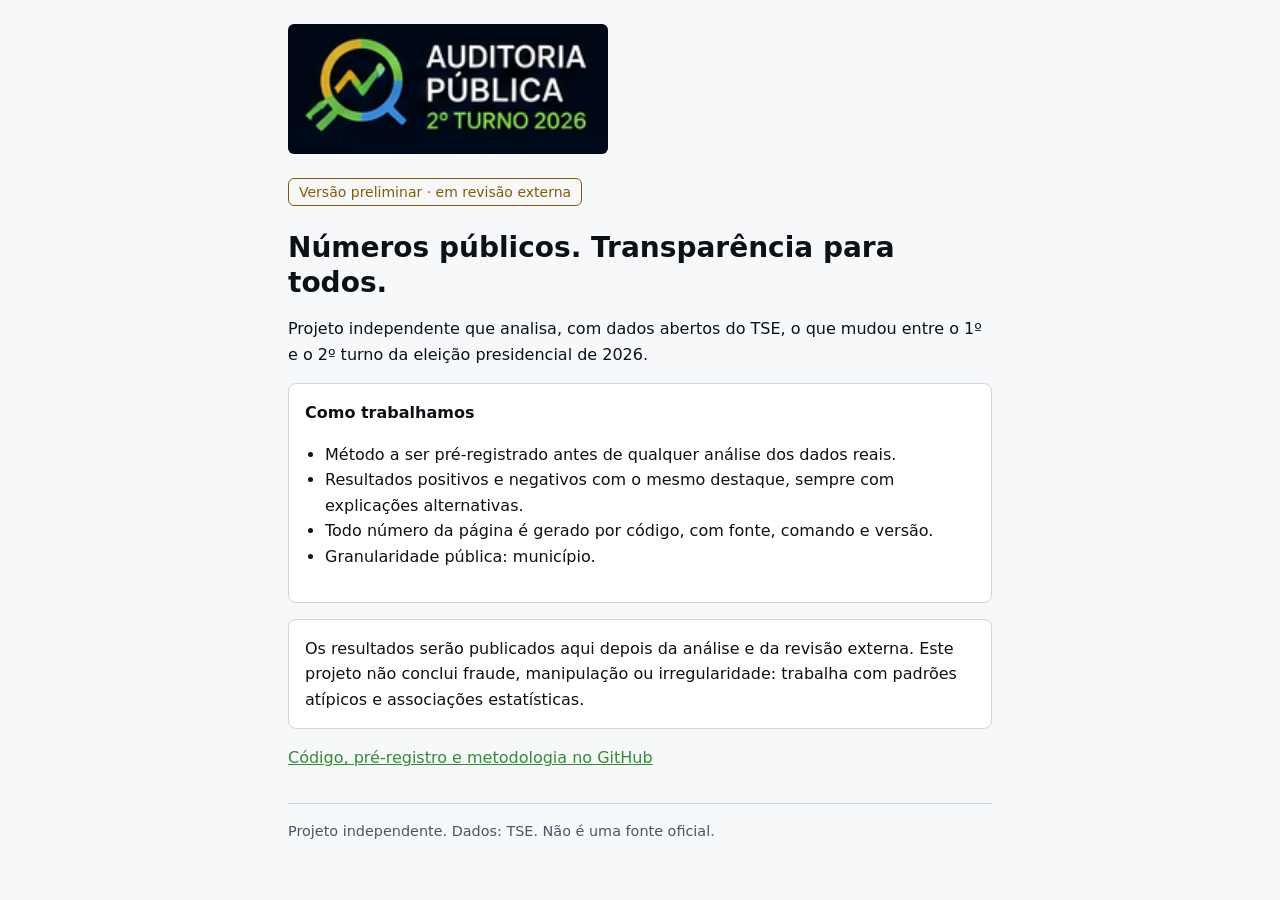
==== site/index.html @ dc742b97 "Adiciona página mínima e logo" ====
<!doctype html>
<html lang="pt-BR">
<head>
  <meta charset="utf-8">
  <meta name="viewport" content="width=device-width, initial-scale=1">
  <meta http-equiv="Content-Security-Policy" content="default-src 'none'; img-src 'self'; style-src 'unsafe-inline'; base-uri 'none'; form-action 'none'">
  <meta name="referrer" content="strict-origin-when-cross-origin">
  <title>Auditoria Pública – 2º turno 2026</title>
  <meta name="description" content="Análise independente, com dados abertos do TSE, do que mudou entre o 1º e o 2º turno da eleição presidencial de 2026.">
  <link rel="icon" type="image/png" href="assets/icon.png">
  <style>
    :root { --bg:#f6f8fa; --fg:#0d1117; --muted:#4b5563; --card:#fff; --line:#d0d7de; --accent:#2f8f2f; --warn:#8a5a00; }
    @media (prefers-color-scheme: dark) {
      :root:not([data-theme="light"]) { --bg:#0b1220; --fg:#e6edf3; --muted:#9aa7b4; --card:#111a2c; --line:#24324a; --accent:#6fd36f; --warn:#f0b429; }
    }
    :root[data-theme="dark"] { --bg:#0b1220; --fg:#e6edf3; --muted:#9aa7b4; --card:#111a2c; --line:#24324a; --accent:#6fd36f; --warn:#f0b429; }
    * { box-sizing: border-box; }
    body { margin:0; background:var(--bg); color:var(--fg); font:16px/1.6 system-ui, sans-serif; }
    .wrap { max-width:46rem; margin:0 auto; padding:0 16px; }
    header { padding:24px 0 8px; }
    header img { display:block; width:min(320px, 80%); height:auto; border-radius:6px; }
    .badge { display:inline-block; border:1px solid var(--warn); color:var(--warn); border-radius:6px; padding:2px 10px; font-size:.875rem; }
    h1 { font-size:1.75rem; line-height:1.25; margin:24px 0 8px; }
    .card { background:var(--card); border:1px solid var(--line); border-radius:8px; padding:16px; margin:16px 0; }
    ul { padding-left:1.25rem; }
    a { color:var(--accent); }
    footer { border-top:1px solid var(--line); margin-top:32px; padding:16px 0 32px; color:var(--muted); font-size:.9rem; }
  </style>
</head>
<body>
  <div class="wrap">
    <header>
      <img src="assets/logo.png" alt="Auditoria Pública – 2º turno 2026" width="210" height="85">
    </header>
    <main>
      <p><span class="badge">Versão preliminar · em revisão externa</span></p>
      <h1>Números públicos. Transparência para todos.</h1>
      <p>Projeto independente que analisa, com dados abertos do TSE, o que mudou entre o 1º e o 2º turno da eleição presidencial de 2026.</p>
      <div class="card">
        <strong>Como trabalhamos</strong>
        <ul>
          <li>Método a ser pré-registrado antes de qualquer análise dos dados reais.</li>
          <li>Resultados positivos e negativos com o mesmo destaque, sempre com explicações alternativas.</li>
          <li>Todo número da página é gerado por código, com fonte, comando e versão.</li>
          <li>Granularidade pública: município.</li>
        </ul>
      </div>
      <div class="card">
        Os resultados serão publicados aqui depois da análise e da revisão externa. Este projeto não conclui fraude, manipulação ou irregularidade: trabalha com padrões atípicos e associações estatísticas.
      </div>
      <p><a href="https://github.com/civisbr/analise-2o-turno-2026">Código, pré-registro e metodologia no GitHub</a></p>
    </main>
    <footer>Projeto independente. Dados: TSE. Não é uma fonte oficial.</footer>
  </div>
</body>
</html>
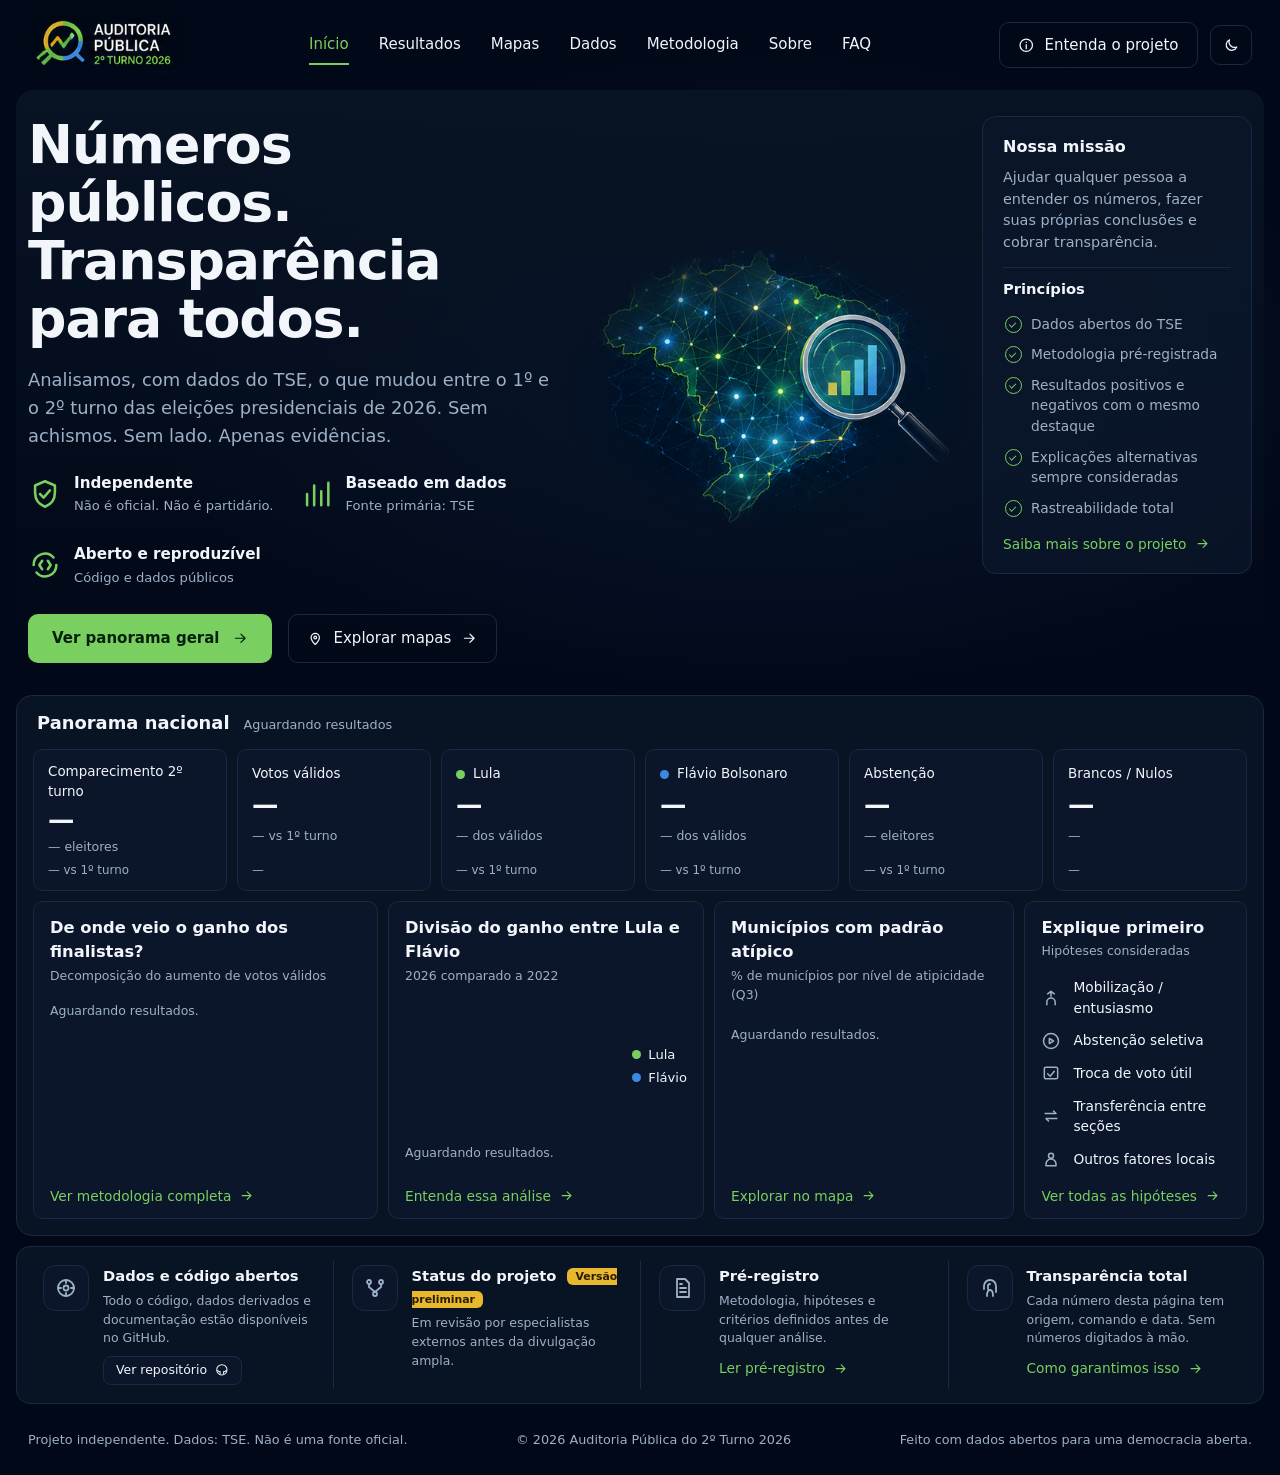
==== commit 4cd5549e: "Refaz a página conforme o layout de referência" ====
--- a/site/index.html
+++ b/site/index.html
@@ -3,54 +3,117 @@
 <head>
   <meta charset="utf-8">
   <meta name="viewport" content="width=device-width, initial-scale=1">
-  <meta http-equiv="Content-Security-Policy" content="default-src 'none'; img-src 'self'; style-src 'unsafe-inline'; base-uri 'none'; form-action 'none'">
+  <meta http-equiv="Content-Security-Policy" content="default-src 'none'; img-src 'self'; style-src 'self'; script-src 'self'; connect-src 'self'; base-uri 'none'; form-action 'none'">
   <meta name="referrer" content="strict-origin-when-cross-origin">
   <title>Auditoria Pública – 2º turno 2026</title>
   <meta name="description" content="Análise independente, com dados abertos do TSE, do que mudou entre o 1º e o 2º turno da eleição presidencial de 2026.">
   <link rel="icon" type="image/png" href="assets/icon.png">
-  <style>
-    :root { --bg:#f6f8fa; --fg:#0d1117; --muted:#4b5563; --card:#fff; --line:#d0d7de; --accent:#2f8f2f; --warn:#8a5a00; }
-    @media (prefers-color-scheme: dark) {
-      :root:not([data-theme="light"]) { --bg:#0b1220; --fg:#e6edf3; --muted:#9aa7b4; --card:#111a2c; --line:#24324a; --accent:#6fd36f; --warn:#f0b429; }
-    }
-    :root[data-theme="dark"] { --bg:#0b1220; --fg:#e6edf3; --muted:#9aa7b4; --card:#111a2c; --line:#24324a; --accent:#6fd36f; --warn:#f0b429; }
-    * { box-sizing: border-box; }
-    body { margin:0; background:var(--bg); color:var(--fg); font:16px/1.6 system-ui, sans-serif; }
-    .wrap { max-width:46rem; margin:0 auto; padding:0 16px; }
-    header { padding:24px 0 8px; }
-    header img { display:block; width:min(320px, 80%); height:auto; border-radius:6px; }
-    .badge { display:inline-block; border:1px solid var(--warn); color:var(--warn); border-radius:6px; padding:2px 10px; font-size:.875rem; }
-    h1 { font-size:1.75rem; line-height:1.25; margin:24px 0 8px; }
-    .card { background:var(--card); border:1px solid var(--line); border-radius:8px; padding:16px; margin:16px 0; }
-    ul { padding-left:1.25rem; }
-    a { color:var(--accent); }
-    footer { border-top:1px solid var(--line); margin-top:32px; padding:16px 0 32px; color:var(--muted); font-size:.9rem; }
-  </style>
+  <link rel="stylesheet" href="style.css">
+  <script src="app.js" defer></script>
 </head>
 <body>
-  <div class="wrap">
-    <header>
-      <img src="assets/logo.png" alt="Auditoria Pública – 2º turno 2026" width="210" height="85">
-    </header>
-    <main>
-      <p><span class="badge">Versão preliminar · em revisão externa</span></p>
-      <h1>Números públicos. Transparência para todos.</h1>
-      <p>Projeto independente que analisa, com dados abertos do TSE, o que mudou entre o 1º e o 2º turno da eleição presidencial de 2026.</p>
-      <div class="card">
-        <strong>Como trabalhamos</strong>
-        <ul>
-          <li>Método a ser pré-registrado antes de qualquer análise dos dados reais.</li>
-          <li>Resultados positivos e negativos com o mesmo destaque, sempre com explicações alternativas.</li>
-          <li>Todo número da página é gerado por código, com fonte, comando e versão.</li>
-          <li>Granularidade pública: município.</li>
+  <header class="topo" id="topo">
+    <a class="marca" href="#topo" aria-label="Auditoria Pública – 2º turno 2026"><img src="assets/logo.png" alt="Auditoria Pública 2º turno 2026" width="210" height="85"></a>
+    <nav aria-label="Principal">
+      <a href="#topo" aria-current="page">Início</a>
+      <a href="#resultados">Resultados</a>
+      <a href="#mapas">Mapas</a>
+      <a href="#dados">Dados</a>
+      <a href="https://github.com/civisbr/analise-2o-turno-2026/blob/main/docs/metodologia.md">Metodologia</a>
+      <a href="#sobre">Sobre</a>
+      <a href="https://github.com/civisbr/analise-2o-turno-2026#readme">FAQ</a>
+    </nav>
+    <div class="acoes">
+      <a class="btn-contorno" href="#sobre"><svg viewBox="0 0 24 24" aria-hidden="true"><circle cx="12" cy="12" r="9"/><path d="M12 11v6M12 7.5v.5"/></svg>Entenda o projeto</a>
+      <button class="tema" type="button" id="tema" aria-label="Tema claro"><svg viewBox="0 0 24 24" aria-hidden="true"><path d="M20 14.5A8 8 0 0 1 9.5 4a8 8 0 1 0 10.5 10.5z"/></svg></button>
+    </div>
+  </header>
+
+  <main>
+    <section class="hero" id="mapas">
+      <div class="hero-texto">
+        <h1>Números públicos.<br>Transparência para todos.</h1>
+        <p class="sub">Analisamos, com dados do TSE, o que mudou entre o 1º e o 2º turno das eleições presidenciais de 2026. Sem achismos. Sem lado. Apenas evidências.</p>
+        <ul class="selos">
+          <li><svg viewBox="0 0 24 24" aria-hidden="true"><path d="M12 3l7 3v5c0 5-3 8.5-7 10-4-1.500-7-5-7-10V6z"/><path d="M8.500 12l2.500 2.500 4.500-5"/></svg><div><strong>Independente</strong><span>Não é oficial. Não é partidário.</span></div></li>
+          <li><svg viewBox="0 0 24 24" aria-hidden="true"><path d="M5 20V12M10 20V6M15 20V10M20 20V4"/></svg><div><strong>Baseado em dados</strong><span>Fonte primária: TSE</span></div></li>
+          <li><svg viewBox="0 0 24 24" aria-hidden="true"><path d="M20 12a8 8 0 0 1-14 5.300M4 12a8 8 0 0 1 14-5.300"/><path d="M10 9l-2 3 2 3M14 9l2 3-2 3"/></svg><div><strong>Aberto e reproduzível</strong><span>Código e dados públicos</span></div></li>
         </ul>
+        <div class="cta">
+          <a class="btn-cheio" href="#resultados">Ver panorama geral <svg viewBox="0 0 24 24" aria-hidden="true"><path d="M5 12h14M13 6l6 6-6 6"/></svg></a>
+          <a class="btn-contorno" href="#resultados"><svg viewBox="0 0 24 24" aria-hidden="true"><path d="M12 21s-6-5.500-6-10a6 6 0 0 1 12 0c0 4.500-6 10-6 10z"/><circle cx="12" cy="11" r="2"/></svg>Explorar mapas <svg viewBox="0 0 24 24" aria-hidden="true"><path d="M5 12h14M13 6l6 6-6 6"/></svg></a>
+        </div>
       </div>
-      <div class="card">
-        Os resultados serão publicados aqui depois da análise e da revisão externa. Este projeto não conclui fraude, manipulação ou irregularidade: trabalha com padrões atípicos e associações estatísticas.
+      <div class="hero-arte"><img src="assets/hero.png" alt="Mapa do Brasil em rede de pontos, com uma lupa sobre um gráfico de barras" width="535" height="376"></div>
+      <aside class="missao" id="sobre">
+        <h2>Nossa missão</h2>
+        <p>Ajudar qualquer pessoa a entender os números, fazer suas próprias conclusões e cobrar transparência.</p>
+        <hr>
+        <h3>Princípios</h3>
+        <ul class="checks">
+          <li>Dados abertos do TSE</li>
+          <li>Metodologia pré-registrada</li>
+          <li>Resultados positivos e negativos com o mesmo destaque</li>
+          <li>Explicações alternativas sempre consideradas</li>
+          <li>Rastreabilidade total</li>
+        </ul>
+        <a class="mais" href="https://github.com/civisbr/analise-2o-turno-2026#readme">Saiba mais sobre o projeto <svg viewBox="0 0 24 24" aria-hidden="true"><path d="M5 12h14M13 6l6 6-6 6"/></svg></a>
+      </aside>
+    </section>
+
+    <section class="painel" id="resultados" aria-labelledby="t-panorama">
+      <div class="painel-cab"><h2 id="t-panorama">Panorama nacional</h2><span id="atualizado" class="muted"></span></div>
+      <noscript><p class="muted">Os números desta página são carregados de <a href="data/painel.json">data/painel.json</a>; ative o JavaScript para vê-los aqui.</p></noscript>
+      <div class="kpis" id="kpis"></div>
+      <p class="aviso-ilustrativo" id="aviso" role="status" hidden>Valores de demonstração do layout: não são resultados publicados. Os números definitivos são gerados por código a partir dos dados do TSE.</p>
+
+      <div class="graficos">
+        <article class="cartao" aria-labelledby="t-ganho">
+          <h3 id="t-ganho">De onde veio o ganho dos finalistas?</h3>
+          <p class="muted peq">Decomposição do aumento de votos válidos</p>
+          <div class="ganho"><div id="donut" class="donut"></div><ul id="ganho-leg" class="legenda"></ul></div>
+          <a class="mais" href="https://github.com/civisbr/analise-2o-turno-2026/blob/main/docs/metodologia.md">Ver metodologia completa <svg viewBox="0 0 24 24" aria-hidden="true"><path d="M5 12h14M13 6l6 6-6 6"/></svg></a>
+        </article>
+        <article class="cartao" aria-labelledby="t-div">
+          <h3 id="t-div">Divisão do ganho entre Lula e Flávio</h3>
+          <p class="muted peq">2026 comparado a 2022</p>
+          <div class="barras-emp"><div id="barras" class="barras"></div><ul class="legenda leg-lf"><li><i class="cor-verde"></i>Lula</li><li><i class="cor-azul"></i>Flávio</li></ul></div>
+          <p class="peq" id="div-txt"></p>
+          <a class="mais" href="#resultados">Entenda essa análise <svg viewBox="0 0 24 24" aria-hidden="true"><path d="M5 12h14M13 6l6 6-6 6"/></svg></a>
+        </article>
+        <article class="cartao" aria-labelledby="t-atip">
+          <h3 id="t-atip">Municípios com padrão atípico</h3>
+          <p class="muted peq">% de municípios por nível de atipicidade (Q3)</p>
+          <div id="atipicos" class="hbarras"></div>
+          <a class="mais" href="#resultados">Explorar no mapa <svg viewBox="0 0 24 24" aria-hidden="true"><path d="M5 12h14M13 6l6 6-6 6"/></svg></a>
+        </article>
+        <article class="cartao" aria-labelledby="t-hip">
+          <h3 id="t-hip">Explique primeiro</h3>
+          <p class="muted peq">Hipóteses consideradas</p>
+          <ul class="hip">
+            <li><svg viewBox="0 0 24 24" aria-hidden="true"><path d="M7 20v-3a5 5 0 0 1 10 0v3M12 4v6M8 7l4-3 4 3"/></svg>Mobilização / entusiasmo</li>
+            <li><svg viewBox="0 0 24 24" aria-hidden="true"><circle cx="12" cy="12" r="9"/><path d="M10 9l5 3-5 3z"/></svg>Abstenção seletiva</li>
+            <li><svg viewBox="0 0 24 24" aria-hidden="true"><rect x="4" y="5" width="16" height="14" rx="2"/><path d="M8 13l3 3 5-6"/></svg>Troca de voto útil</li>
+            <li><svg viewBox="0 0 24 24" aria-hidden="true"><path d="M5 9h13l-3-3M19 15H6l3 3"/></svg>Transferência entre seções</li>
+            <li><svg viewBox="0 0 24 24" aria-hidden="true"><circle cx="12" cy="8" r="3"/><path d="M6 20v-2a6 6 0 0 1 12 0v2z"/></svg>Outros fatores locais</li>
+          </ul>
+          <a class="mais" href="https://github.com/civisbr/analise-2o-turno-2026/blob/main/docs/pre-registro.md">Ver todas as hipóteses <svg viewBox="0 0 24 24" aria-hidden="true"><path d="M5 12h14M13 6l6 6-6 6"/></svg></a>
+        </article>
       </div>
-      <p><a href="https://github.com/civisbr/analise-2o-turno-2026">Código, pré-registro e metodologia no GitHub</a></p>
-    </main>
-    <footer>Projeto independente. Dados: TSE. Não é uma fonte oficial.</footer>
-  </div>
+    </section>
+
+    <section class="faixa" id="dados" aria-label="Transparência do projeto">
+      <div class="faixa-item"><span class="ic"><svg viewBox="0 0 24 24" aria-hidden="true"><circle cx="12" cy="12" r="8"/><circle cx="12" cy="12" r="2.500"/><path d="M12 4v3M12 17v3M4 12h3M17 12h3"/></svg></span><div><strong>Dados e código abertos</strong><p>Todo o código, dados derivados e documentação estão disponíveis no GitHub.</p><a class="pill" href="https://github.com/civisbr/analise-2o-turno-2026">Ver repositório <svg viewBox="0 0 24 24" aria-hidden="true"><circle cx="12" cy="12" r="9"/><path d="M9 19v-3.500M15 19v-3.500M9 15c-3 1-3-2-5-2M15 15c3 1 3-2 5-2"/></svg></a></div></div>
+      <div class="faixa-item"><span class="ic"><svg viewBox="0 0 24 24" aria-hidden="true"><circle cx="6" cy="6" r="2"/><circle cx="18" cy="6" r="2"/><circle cx="12" cy="18" r="2"/><path d="M6 8v3l6 5M18 8v3l-6 5"/></svg></span><div><strong>Status do projeto <span class="selo-prelim">Versão preliminar</span></strong><p>Em revisão por especialistas externos antes da divulgação ampla.</p></div></div>
+      <div class="faixa-item"><span class="ic"><svg viewBox="0 0 24 24" aria-hidden="true"><path d="M7 3h8l4 4v14H7z"/><path d="M10 12h6M10 16h6M10 8h2"/></svg></span><div><strong>Pré-registro</strong><p>Metodologia, hipóteses e critérios definidos antes de qualquer análise.</p><a class="mais" href="https://github.com/civisbr/analise-2o-turno-2026/blob/main/docs/pre-registro.md">Ler pré-registro <svg viewBox="0 0 24 24" aria-hidden="true"><path d="M5 12h14M13 6l6 6-6 6"/></svg></a></div></div>
+      <div class="faixa-item"><span class="ic"><svg viewBox="0 0 24 24" aria-hidden="true"><path d="M12 4a6 6 0 0 0-6 6v3M12 4a6 6 0 0 1 6 6v6M9 20c0-3 0-6 3-6s3 3 3 6M12 8a2 2 0 0 0-2 2v3"/></svg></span><div><strong>Transparência total</strong><p>Cada número desta página tem origem, comando e data. Sem números digitados à mão.</p><a class="mais" href="https://github.com/civisbr/analise-2o-turno-2026/blob/main/docs/metodologia.md">Como garantimos isso <svg viewBox="0 0 24 24" aria-hidden="true"><path d="M5 12h14M13 6l6 6-6 6"/></svg></a></div></div>
+    </section>
+  </main>
+
+  <footer class="rodape">
+    <span>Projeto independente. Dados: TSE. Não é uma fonte oficial.</span>
+    <span>© 2026 Auditoria Pública do 2º Turno 2026</span>
+    <span>Feito com dados abertos para uma democracia aberta.</span>
+  </footer>
 </body>
 </html>
--- a/site/style.css
+++ b/site/style.css
@@ -0,0 +1,132 @@
+:root {
+  --bg:#010817; --bg2:#081323; --card:#0b162b; --line:#1a2943; --fg:#f2f6fb; --muted:#9db0c7;
+  --verde:#79cf5f; --verde-esc:#3f9a3a; --azul:#3b8be0; --amarelo:#e8b82e; --roxo:#8f6bd6; --vermelho:#c8472a; --laranja:#d98a2b;
+  --btn-fg:#06210a; --glow:rgba(70,140,255,.10);
+}
+:root[data-theme="light"] {
+  --bg:#f3f6fa; --bg2:#e9eef5; --card:#fff; --line:#d3dce8; --fg:#0d1726; --muted:#4a5b72;
+  --verde:#16691a; --verde-esc:#16691a; --azul:#1f6fcf; --amarelo:#7d5800; --roxo:#6a45b8; --vermelho:#b03a20; --laranja:#b8650b;
+  --btn-fg:#fff; --glow:rgba(30,100,220,.06);
+}
+* { box-sizing:border-box; }
+html { scroll-behavior:smooth; color-scheme:dark; }
+html[data-theme="light"] { color-scheme:light; }
+body { margin:0; background:radial-gradient(900px 500px at 60% 25%, var(--glow), transparent 70%), var(--bg); color:var(--fg);
+  font:15px/1.5 "Inter", system-ui, -apple-system, "Segoe UI", sans-serif; }
+a { color:inherit; }
+svg { width:1.1em; height:1.1em; fill:none; stroke:currentColor; stroke-width:1.8; stroke-linecap:round; stroke-linejoin:round; flex:none; }
+.muted { color:var(--muted); } .peq { font-size:.78rem; margin:2px 0 10px; }
+h1, h2, h3, p, ul { margin:0; } ul { padding:0; list-style:none; }
+
+.topo { display:grid; grid-template-columns:auto 1fr auto; align-items:center; gap:24px; padding:14px 28px; }
+.marca img { display:block; height:62px; width:auto; }
+.topo nav { display:flex; justify-content:center; gap:30px; flex-wrap:wrap; }
+.topo nav a { text-decoration:none; font-weight:500; padding:8px 0; border-bottom:2px solid transparent; }
+.topo nav a[aria-current] { color:var(--verde); border-bottom-color:var(--verde); }
+.topo nav a:hover { color:var(--verde); }
+.acoes { display:flex; gap:12px; align-items:center; }
+.btn-contorno, .tema { display:inline-flex; align-items:center; gap:10px; border:1px solid var(--line); background:transparent; color:var(--fg);
+  border-radius:10px; padding:11px 18px; text-decoration:none; font:inherit; cursor:pointer; }
+.btn-contorno:hover, .tema:hover { border-color:var(--verde); }
+.tema { padding:11px 12px; }
+.btn-cheio { display:inline-flex; align-items:center; gap:12px; background:var(--verde); color:var(--btn-fg); font-weight:600; border-radius:10px; padding:13px 24px; text-decoration:none; }
+.btn-cheio:hover { filter:brightness(1.08); }
+a:focus-visible, button:focus-visible { outline:2px solid var(--verde); outline-offset:3px; }
+
+main { padding:0 16px 8px; max-width:1700px; margin:0 auto; }
+.hero { position:relative; display:grid; grid-template-columns:minmax(0,1.15fr) minmax(0,.9fr) 270px; gap:8px; align-items:center; padding:26px 12px 22px;
+  background:linear-gradient(180deg, var(--bg2), transparent); border-radius:18px; }
+.hero h1 { font-size:clamp(2.1rem, 4.2vw, 3.4rem); line-height:1.08; font-weight:800; letter-spacing:-.02em; }
+.sub { color:var(--muted); font-size:1.12rem; line-height:1.55; margin:18px 0 22px; max-width:33rem; }
+.selos { display:flex; flex-wrap:wrap; gap:26px; margin-bottom:26px; }
+.selos li { display:flex; gap:12px; align-items:center; }
+.selos svg { width:34px; height:34px; color:var(--verde); }
+.selos strong { display:block; font-size:.95rem; } .selos span { color:var(--muted); font-size:.82rem; }
+.cta { display:flex; gap:16px; flex-wrap:wrap; }
+.hero-arte { -webkit-mask-image:radial-gradient(closest-side, #000 62%, transparent); mask-image:radial-gradient(closest-side, #000 62%, transparent); }
+.hero-arte img { width:100%; height:auto; display:block; }
+.missao { background:rgba(11,22,43,.78); border:1px solid var(--line); border-radius:14px; padding:18px 20px; align-self:start; }
+:root[data-theme="light"] .missao { background:var(--card); }
+.missao h2 { font-size:1rem; margin-bottom:8px; } .missao p { color:var(--muted); font-size:.9rem; }
+.missao hr { border:0; border-top:1px solid var(--line); margin:14px 0 10px; }
+.missao h3 { font-size:.92rem; margin-bottom:8px; }
+.checks li { position:relative; padding:5px 0 5px 28px; font-size:.86rem; color:var(--muted); }
+.checks li::before { content:""; position:absolute; left:2px; top:7px; width:15px; height:15px; border:1.6px solid var(--verde); border-radius:50%; }
+.checks li::after { content:""; position:absolute; left:7px; top:11px; width:4px; height:7px; border:solid var(--verde); border-width:0 1.6px 1.6px 0; transform:rotate(45deg) scale(.8); }
+.mais { display:inline-flex; align-items:center; gap:8px; color:var(--verde); text-decoration:none; font-size:.86rem; margin-top:10px; }
+.mais:hover { text-decoration:underline; }
+
+.painel { background:var(--bg2); border:1px solid var(--line); border-radius:16px; padding:14px 16px 16px; margin-top:10px; }
+.painel-cab { display:flex; align-items:baseline; gap:14px; margin:0 4px 12px; flex-wrap:wrap; }
+.painel-cab h2 { font-size:1.12rem; font-weight:600; } .painel-cab .muted { font-size:.8rem; }
+.kpis { display:grid; grid-template-columns:repeat(6, minmax(0,1fr)); gap:10px; }
+.kpi { background:var(--card); border:1px solid var(--line); border-radius:10px; padding:12px 14px 10px; display:grid; gap:2px; }
+.kpi-r { font-size:.84rem; display:flex; align-items:center; gap:8px; }
+.kpi-r i { width:9px; height:9px; border-radius:50%; display:inline-block; }
+.kpi-v { font-size:1.65rem; font-weight:600; line-height:1.2; letter-spacing:-.01em; }
+.kpi-2 { font-size:.78rem; color:var(--muted); }
+.kpi-d { display:flex; justify-content:space-between; align-items:flex-end; gap:6px; font-size:.74rem; margin-top:4px; }
+.kpi-d span { color:var(--verde); } .kpi-d .neutro { color:var(--muted); }
+.kpi svg.spark { width:62px; height:26px; flex:none; stroke-width:1.6; }
+.aviso-ilustrativo { margin:10px 4px 0; font-size:.78rem; color:var(--amarelo); }
+
+.graficos { display:grid; grid-template-columns:1.55fr 1.42fr 1.35fr 1fr; gap:10px; margin-top:10px; }
+.cartao { background:var(--card); border:1px solid var(--line); border-radius:10px; padding:14px 16px 12px; display:flex; flex-direction:column; }
+.cartao h3 { font-size:1.02rem; font-weight:600; }
+.cartao .mais { margin-top:auto; padding-top:10px; }
+.ganho { display:flex; align-items:center; gap:14px; margin:4px 0 0; flex-wrap:wrap; }
+.donut { position:relative; width:168px; height:168px; flex:none; }
+.donut svg { width:100%; height:100%; stroke-width:24; stroke-linecap:butt; }
+.donut-c { position:absolute; inset:0; display:grid; place-content:center; text-align:center; }
+.donut-c b { font-size:1.35rem; } .donut-c span { font-size:.68rem; color:var(--muted); line-height:1.25; }
+.legenda li { position:relative; padding-left:18px; font-size:.82rem; margin:8px 0; line-height:1.3; }
+.legenda li i { position:absolute; left:0; top:4px; width:9px; height:9px; border-radius:50%; }
+.legenda small { color:var(--muted); display:block; font-size:.8rem; }
+.barras-emp { display:flex; gap:14px; align-items:center; }
+.barras { position:relative; flex:1; height:140px; display:flex; justify-content:space-around; align-items:flex-end; padding:0 8px 22px 36px; }
+.barras .eixo { position:absolute; left:0; top:0; bottom:22px; width:32px; display:flex; flex-direction:column; justify-content:space-between; font-size:.62rem; color:var(--muted); text-align:right; }
+.barras .col { width:38%; height:100%; position:relative; display:flex; flex-direction:column; }
+.barras .col span { display:block; width:100%; }
+.barras .col em { position:absolute; bottom:-20px; left:0; right:0; text-align:center; font-style:normal; font-size:.72rem; }
+.leg-lf li { padding-left:16px; margin:6px 0; } .leg-lf i { position:absolute; left:0; top:5px; width:10px; height:10px; border-radius:2px; }
+#div-txt { color:var(--muted); margin-top:8px; }
+.hbarras { display:grid; gap:12px; margin:10px 0 6px; }
+.hb { display:grid; grid-template-columns:minmax(0,1fr) minmax(0,1.1fr) 40px; align-items:center; gap:8px; font-size:.74rem; }
+.hb span.r { text-align:right; color:var(--fg); line-height:1.2; } .hb span.r small { color:var(--muted); display:block; font-size:.64rem; }
+.hb .b { height:14px; border-radius:2px; } .hb .p { text-align:right; font-size:.78rem; }
+.hip { display:grid; gap:12px; margin:6px 0; }
+.hip li { display:flex; gap:12px; align-items:center; font-size:.86rem; } .hip svg { width:20px; height:20px; color:var(--muted); }
+.cor-verde { background:var(--verde); } .cor-azul { background:var(--azul); } .cor-amarelo { background:var(--amarelo); }
+.cor-vermelho { background:var(--vermelho); } .cor-laranja { background:var(--laranja); }
+
+.faixa { display:grid; grid-template-columns:repeat(4, minmax(0,1fr)); gap:0; background:var(--bg2); border:1px solid var(--line); border-radius:14px; margin-top:10px; padding:14px 8px; }
+.faixa-item { display:flex; gap:14px; padding:4px 18px; border-left:1px solid var(--line); }
+.faixa-item:first-child { border-left:0; }
+.faixa .ic { width:46px; height:46px; border:1px solid var(--line); border-radius:12px; display:grid; place-items:center; background:var(--card); flex:none; }
+.faixa .ic svg { width:24px; height:24px; color:var(--muted); }
+.faixa strong { font-size:.92rem; } .faixa p { color:var(--muted); font-size:.78rem; margin-top:4px; }
+.pill { display:inline-flex; gap:8px; align-items:center; border:1px solid var(--line); border-radius:8px; padding:4px 12px; font-size:.78rem; text-decoration:none; margin-top:8px; background:var(--card); }
+.selo-prelim { background:var(--amarelo); color:#2a1d00; font-size:.68rem; font-weight:700; border-radius:6px; padding:2px 8px; margin-left:6px; vertical-align:middle; }
+.rodape { display:flex; justify-content:space-between; gap:16px; flex-wrap:wrap; padding:18px 28px 26px; color:var(--muted); font-size:.8rem; max-width:1560px; margin:0 auto; }
+
+@media (max-width:1250px) {
+  .kpis { grid-template-columns:repeat(3, minmax(0,1fr)); }
+  .graficos { grid-template-columns:repeat(2, minmax(0,1fr)); }
+  .hero { grid-template-columns:1fr 1fr; } .missao { grid-column:1 / -1; }
+}
+@media (max-width:860px) {
+  .topo { grid-template-columns:1fr auto; padding:12px 16px; } .topo nav { grid-column:1 / -1; order:3; justify-content:flex-start; gap:18px; }
+  .hero { grid-template-columns:1fr; } .hero-arte { max-width:420px; margin:0 auto; }
+  .faixa { grid-template-columns:1fr 1fr; row-gap:14px; } .faixa-item:nth-child(3) { border-left:0; }
+  .rodape { padding:16px; }
+}
+@media (max-width:620px) {
+  .kpis, .graficos, .faixa { grid-template-columns:1fr; } .faixa-item { border-left:0; }
+  .acoes .btn-contorno { padding:10px 12px; white-space:nowrap; font-size:.85rem; }
+}
+@media (prefers-reduced-motion:reduce) { html { scroll-behavior:auto; } }
+
+.ilustrativo .kpi, .ilustrativo .cartao { position:relative; }
+.ilustrativo .kpi::after, .ilustrativo .cartao::after { content:"ILUSTRATIVO"; position:absolute; top:6px; right:8px; font-size:.58rem; letter-spacing:.08em;
+  font-weight:700; color:var(--amarelo); border:1px solid var(--amarelo); border-radius:4px; padding:0 5px; opacity:.9; }
+.cor-muted { background:var(--muted); }
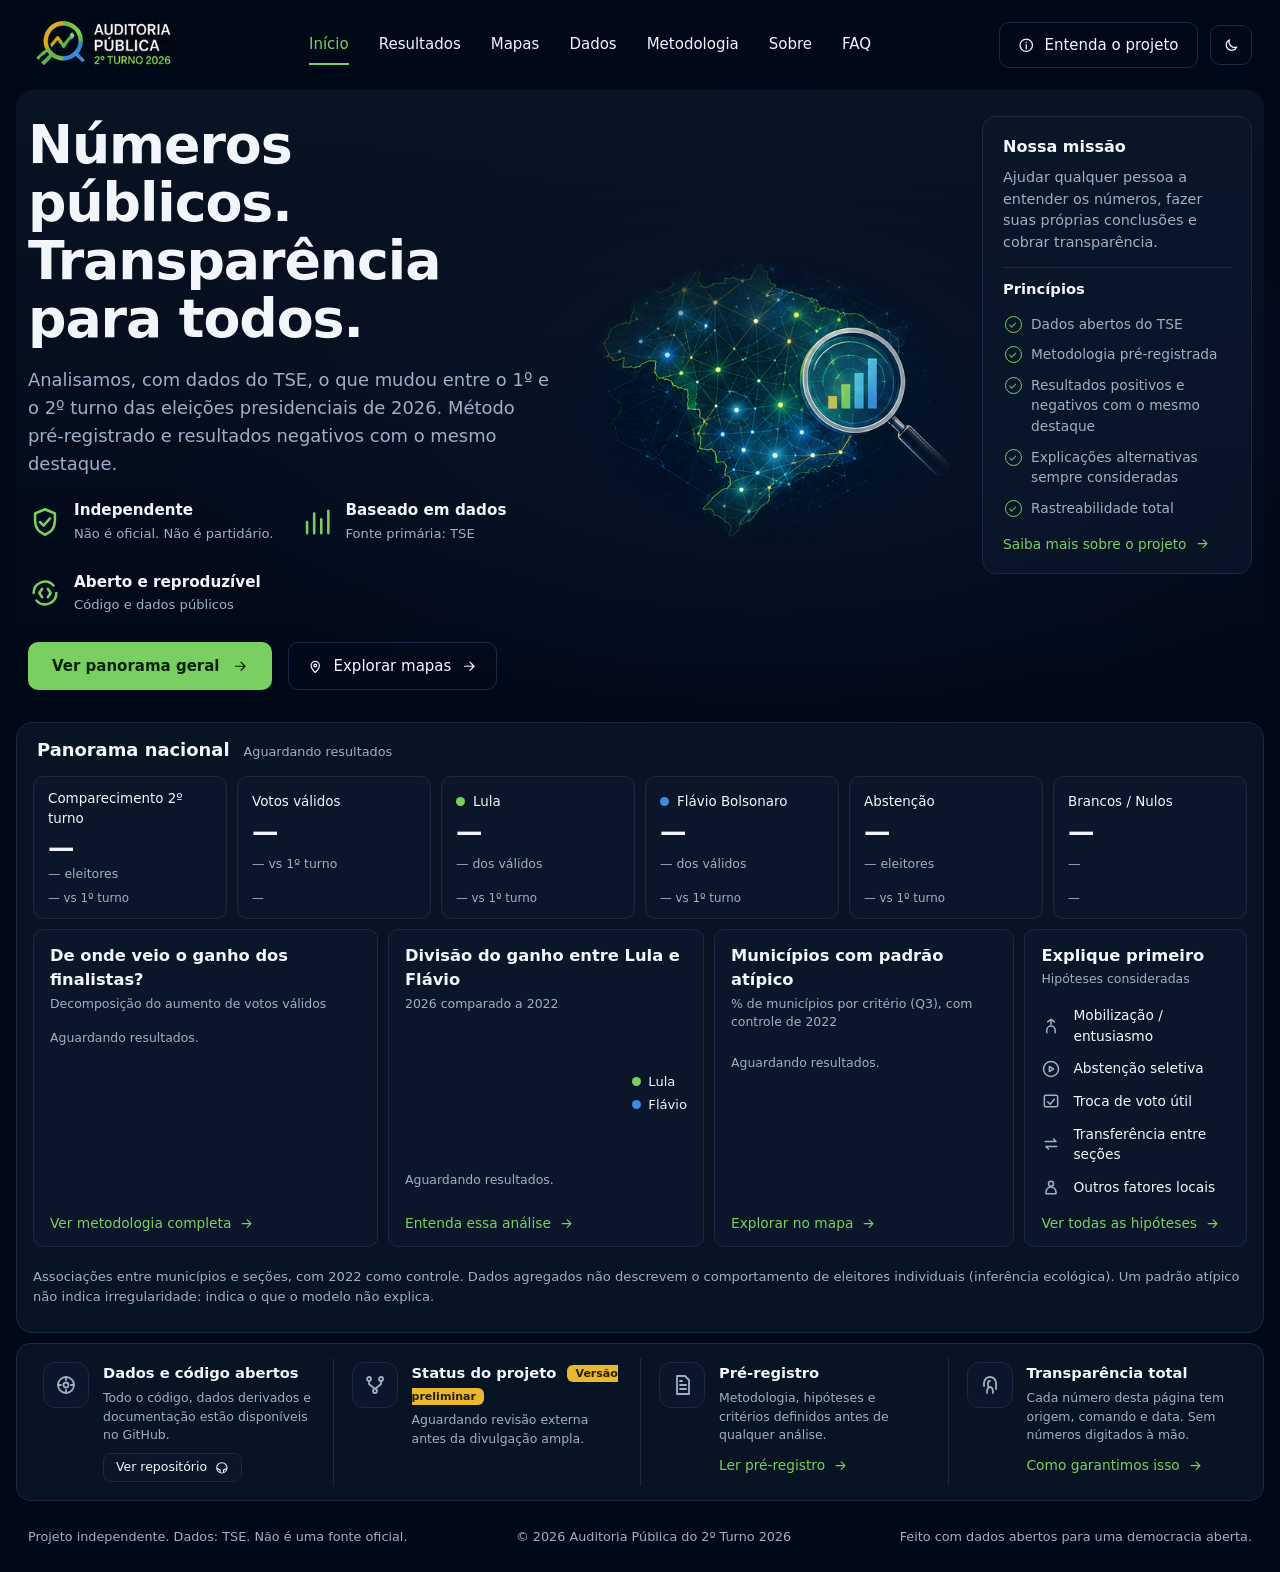
==== commit 4b201a1e: "Fase 5: painel.json gerado de resultados.json (make site) - novo subcomando site; recusa dado sintét" ====
--- a/site/index.html
+++ b/site/index.html
@@ -33,7 +33,7 @@
     <section class="hero" id="mapas">
       <div class="hero-texto">
         <h1>Números públicos.<br>Transparência para todos.</h1>
-        <p class="sub">Analisamos, com dados do TSE, o que mudou entre o 1º e o 2º turno das eleições presidenciais de 2026. Sem achismos. Sem lado. Apenas evidências.</p>
+        <p class="sub">Analisamos, com dados do TSE, o que mudou entre o 1º e o 2º turno das eleições presidenciais de 2026. Método pré-registrado e resultados negativos com o mesmo destaque.</p>
         <ul class="selos">
           <li><svg viewBox="0 0 24 24" aria-hidden="true"><path d="M12 3l7 3v5c0 5-3 8.5-7 10-4-1.500-7-5-7-10V6z"/><path d="M8.500 12l2.500 2.500 4.500-5"/></svg><div><strong>Independente</strong><span>Não é oficial. Não é partidário.</span></div></li>
           <li><svg viewBox="0 0 24 24" aria-hidden="true"><path d="M5 20V12M10 20V6M15 20V10M20 20V4"/></svg><div><strong>Baseado em dados</strong><span>Fonte primária: TSE</span></div></li>
@@ -83,7 +83,7 @@
         </article>
         <article class="cartao" aria-labelledby="t-atip">
           <h3 id="t-atip">Municípios com padrão atípico</h3>
-          <p class="muted peq">% de municípios por nível de atipicidade (Q3)</p>
+          <p class="muted peq">% de municípios por critério (Q3), com controle de 2022</p>
           <div id="atipicos" class="hbarras"></div>
           <a class="mais" href="#resultados">Explorar no mapa <svg viewBox="0 0 24 24" aria-hidden="true"><path d="M5 12h14M13 6l6 6-6 6"/></svg></a>
         </article>
@@ -100,11 +100,14 @@
           <a class="mais" href="https://github.com/civisbr/analise-2o-turno-2026/blob/main/docs/pre-registro.md">Ver todas as hipóteses <svg viewBox="0 0 24 24" aria-hidden="true"><path d="M5 12h14M13 6l6 6-6 6"/></svg></a>
         </article>
       </div>
+      <div class="perguntas" id="perguntas" role="group" aria-label="Perguntas Q1 a Q6"></div>
+      <p class="nota">Associações entre municípios e seções, com 2022 como controle. Dados agregados não descrevem o comportamento de eleitores individuais (inferência ecológica). Um padrão atípico não indica irregularidade: indica o que o modelo não explica.</p>
+      <div id="notas" class="nota"></div>
     </section>
 
     <section class="faixa" id="dados" aria-label="Transparência do projeto">
       <div class="faixa-item"><span class="ic"><svg viewBox="0 0 24 24" aria-hidden="true"><circle cx="12" cy="12" r="8"/><circle cx="12" cy="12" r="2.500"/><path d="M12 4v3M12 17v3M4 12h3M17 12h3"/></svg></span><div><strong>Dados e código abertos</strong><p>Todo o código, dados derivados e documentação estão disponíveis no GitHub.</p><a class="pill" href="https://github.com/civisbr/analise-2o-turno-2026">Ver repositório <svg viewBox="0 0 24 24" aria-hidden="true"><circle cx="12" cy="12" r="9"/><path d="M9 19v-3.500M15 19v-3.500M9 15c-3 1-3-2-5-2M15 15c3 1 3-2 5-2"/></svg></a></div></div>
-      <div class="faixa-item"><span class="ic"><svg viewBox="0 0 24 24" aria-hidden="true"><circle cx="6" cy="6" r="2"/><circle cx="18" cy="6" r="2"/><circle cx="12" cy="18" r="2"/><path d="M6 8v3l6 5M18 8v3l-6 5"/></svg></span><div><strong>Status do projeto <span class="selo-prelim">Versão preliminar</span></strong><p>Em revisão por especialistas externos antes da divulgação ampla.</p></div></div>
+      <div class="faixa-item"><span class="ic"><svg viewBox="0 0 24 24" aria-hidden="true"><circle cx="6" cy="6" r="2"/><circle cx="18" cy="6" r="2"/><circle cx="12" cy="18" r="2"/><path d="M6 8v3l6 5M18 8v3l-6 5"/></svg></span><div><strong>Status do projeto <span class="selo-prelim">Versão preliminar</span></strong><p>Aguardando revisão externa antes da divulgação ampla.</p></div></div>
       <div class="faixa-item"><span class="ic"><svg viewBox="0 0 24 24" aria-hidden="true"><path d="M7 3h8l4 4v14H7z"/><path d="M10 12h6M10 16h6M10 8h2"/></svg></span><div><strong>Pré-registro</strong><p>Metodologia, hipóteses e critérios definidos antes de qualquer análise.</p><a class="mais" href="https://github.com/civisbr/analise-2o-turno-2026/blob/main/docs/pre-registro.md">Ler pré-registro <svg viewBox="0 0 24 24" aria-hidden="true"><path d="M5 12h14M13 6l6 6-6 6"/></svg></a></div></div>
       <div class="faixa-item"><span class="ic"><svg viewBox="0 0 24 24" aria-hidden="true"><path d="M12 4a6 6 0 0 0-6 6v3M12 4a6 6 0 0 1 6 6v6M9 20c0-3 0-6 3-6s3 3 3 6M12 8a2 2 0 0 0-2 2v3"/></svg></span><div><strong>Transparência total</strong><p>Cada número desta página tem origem, comando e data. Sem números digitados à mão.</p><a class="mais" href="https://github.com/civisbr/analise-2o-turno-2026/blob/main/docs/metodologia.md">Como garantimos isso <svg viewBox="0 0 24 24" aria-hidden="true"><path d="M5 12h14M13 6l6 6-6 6"/></svg></a></div></div>
     </section>
--- a/site/style.css
+++ b/site/style.css
@@ -78,13 +78,13 @@
 .donut { position:relative; width:168px; height:168px; flex:none; }
 .donut svg { width:100%; height:100%; stroke-width:24; stroke-linecap:butt; }
 .donut-c { position:absolute; inset:0; display:grid; place-content:center; text-align:center; }
-.donut-c b { font-size:1.35rem; } .donut-c span { font-size:.68rem; color:var(--muted); line-height:1.25; }
+.donut-c b { font-size:1.35rem; } .donut-c span { font-size:.69rem; color:var(--muted); line-height:1.25; }
 .legenda li { position:relative; padding-left:18px; font-size:.82rem; margin:8px 0; line-height:1.3; }
 .legenda li i { position:absolute; left:0; top:4px; width:9px; height:9px; border-radius:50%; }
 .legenda small { color:var(--muted); display:block; font-size:.8rem; }
 .barras-emp { display:flex; gap:14px; align-items:center; }
 .barras { position:relative; flex:1; height:140px; display:flex; justify-content:space-around; align-items:flex-end; padding:0 8px 22px 36px; }
-.barras .eixo { position:absolute; left:0; top:0; bottom:22px; width:32px; display:flex; flex-direction:column; justify-content:space-between; font-size:.62rem; color:var(--muted); text-align:right; }
+.barras .eixo { position:absolute; left:0; top:0; bottom:22px; width:32px; display:flex; flex-direction:column; justify-content:space-between; font-size:.69rem; color:var(--muted); text-align:right; }
 .barras .col { width:38%; height:100%; position:relative; display:flex; flex-direction:column; }
 .barras .col span { display:block; width:100%; }
 .barras .col em { position:absolute; bottom:-20px; left:0; right:0; text-align:center; font-style:normal; font-size:.72rem; }
@@ -92,8 +92,12 @@
 #div-txt { color:var(--muted); margin-top:8px; }
 .hbarras { display:grid; gap:12px; margin:10px 0 6px; }
 .hb { display:grid; grid-template-columns:minmax(0,1fr) minmax(0,1.1fr) 40px; align-items:center; gap:8px; font-size:.74rem; }
-.hb span.r { text-align:right; color:var(--fg); line-height:1.2; } .hb span.r small { color:var(--muted); display:block; font-size:.64rem; }
+.hb span.r { text-align:right; color:var(--fg); line-height:1.2; } .hb span.r small { color:var(--muted); display:block; font-size:.69rem; }
 .hb .b { height:14px; border-radius:2px; } .hb .p { text-align:right; font-size:.78rem; }
+.perguntas { display:grid; grid-template-columns:repeat(3, minmax(0,1fr)); gap:10px; margin-top:10px; }
+.perguntas ul { display:grid; gap:6px; margin-top:6px; font-size:.86rem; }
+.perguntas h3 small { color:var(--muted); font-weight:600; margin-right:6px; }
+.nota { margin-top:10px; font-size:.82rem; color:var(--muted); }
 .hip { display:grid; gap:12px; margin:6px 0; }
 .hip li { display:flex; gap:12px; align-items:center; font-size:.86rem; } .hip svg { width:20px; height:20px; color:var(--muted); }
 .cor-verde { background:var(--verde); } .cor-azul { background:var(--azul); } .cor-amarelo { background:var(--amarelo); }
@@ -106,12 +110,12 @@
 .faixa .ic svg { width:24px; height:24px; color:var(--muted); }
 .faixa strong { font-size:.92rem; } .faixa p { color:var(--muted); font-size:.78rem; margin-top:4px; }
 .pill { display:inline-flex; gap:8px; align-items:center; border:1px solid var(--line); border-radius:8px; padding:4px 12px; font-size:.78rem; text-decoration:none; margin-top:8px; background:var(--card); }
-.selo-prelim { background:var(--amarelo); color:#2a1d00; font-size:.68rem; font-weight:700; border-radius:6px; padding:2px 8px; margin-left:6px; vertical-align:middle; }
+.selo-prelim { background:var(--amarelo); color:#2a1d00; font-size:.69rem; font-weight:700; border-radius:6px; padding:2px 8px; margin-left:6px; vertical-align:middle; }
 .rodape { display:flex; justify-content:space-between; gap:16px; flex-wrap:wrap; padding:18px 28px 26px; color:var(--muted); font-size:.8rem; max-width:1560px; margin:0 auto; }
 
 @media (max-width:1250px) {
   .kpis { grid-template-columns:repeat(3, minmax(0,1fr)); }
-  .graficos { grid-template-columns:repeat(2, minmax(0,1fr)); }
+  .graficos, .perguntas { grid-template-columns:repeat(2, minmax(0,1fr)); }
   .hero { grid-template-columns:1fr 1fr; } .missao { grid-column:1 / -1; }
 }
 @media (max-width:860px) {
@@ -121,12 +125,12 @@
   .rodape { padding:16px; }
 }
 @media (max-width:620px) {
-  .kpis, .graficos, .faixa { grid-template-columns:1fr; } .faixa-item { border-left:0; }
+  .kpis, .graficos, .perguntas, .faixa { grid-template-columns:1fr; } .faixa-item { border-left:0; }
   .acoes .btn-contorno { padding:10px 12px; white-space:nowrap; font-size:.85rem; }
 }
 @media (prefers-reduced-motion:reduce) { html { scroll-behavior:auto; } }
 
 .ilustrativo .kpi, .ilustrativo .cartao { position:relative; }
-.ilustrativo .kpi::after, .ilustrativo .cartao::after { content:"ILUSTRATIVO"; position:absolute; top:6px; right:8px; font-size:.58rem; letter-spacing:.08em;
+.ilustrativo .kpi::after, .ilustrativo .cartao::after { content:"ILUSTRATIVO"; position:absolute; top:6px; right:8px; font-size:.69rem; letter-spacing:.08em;
   font-weight:700; color:var(--amarelo); border:1px solid var(--amarelo); border-radius:4px; padding:0 5px; opacity:.9; }
 .cor-muted { background:var(--muted); }
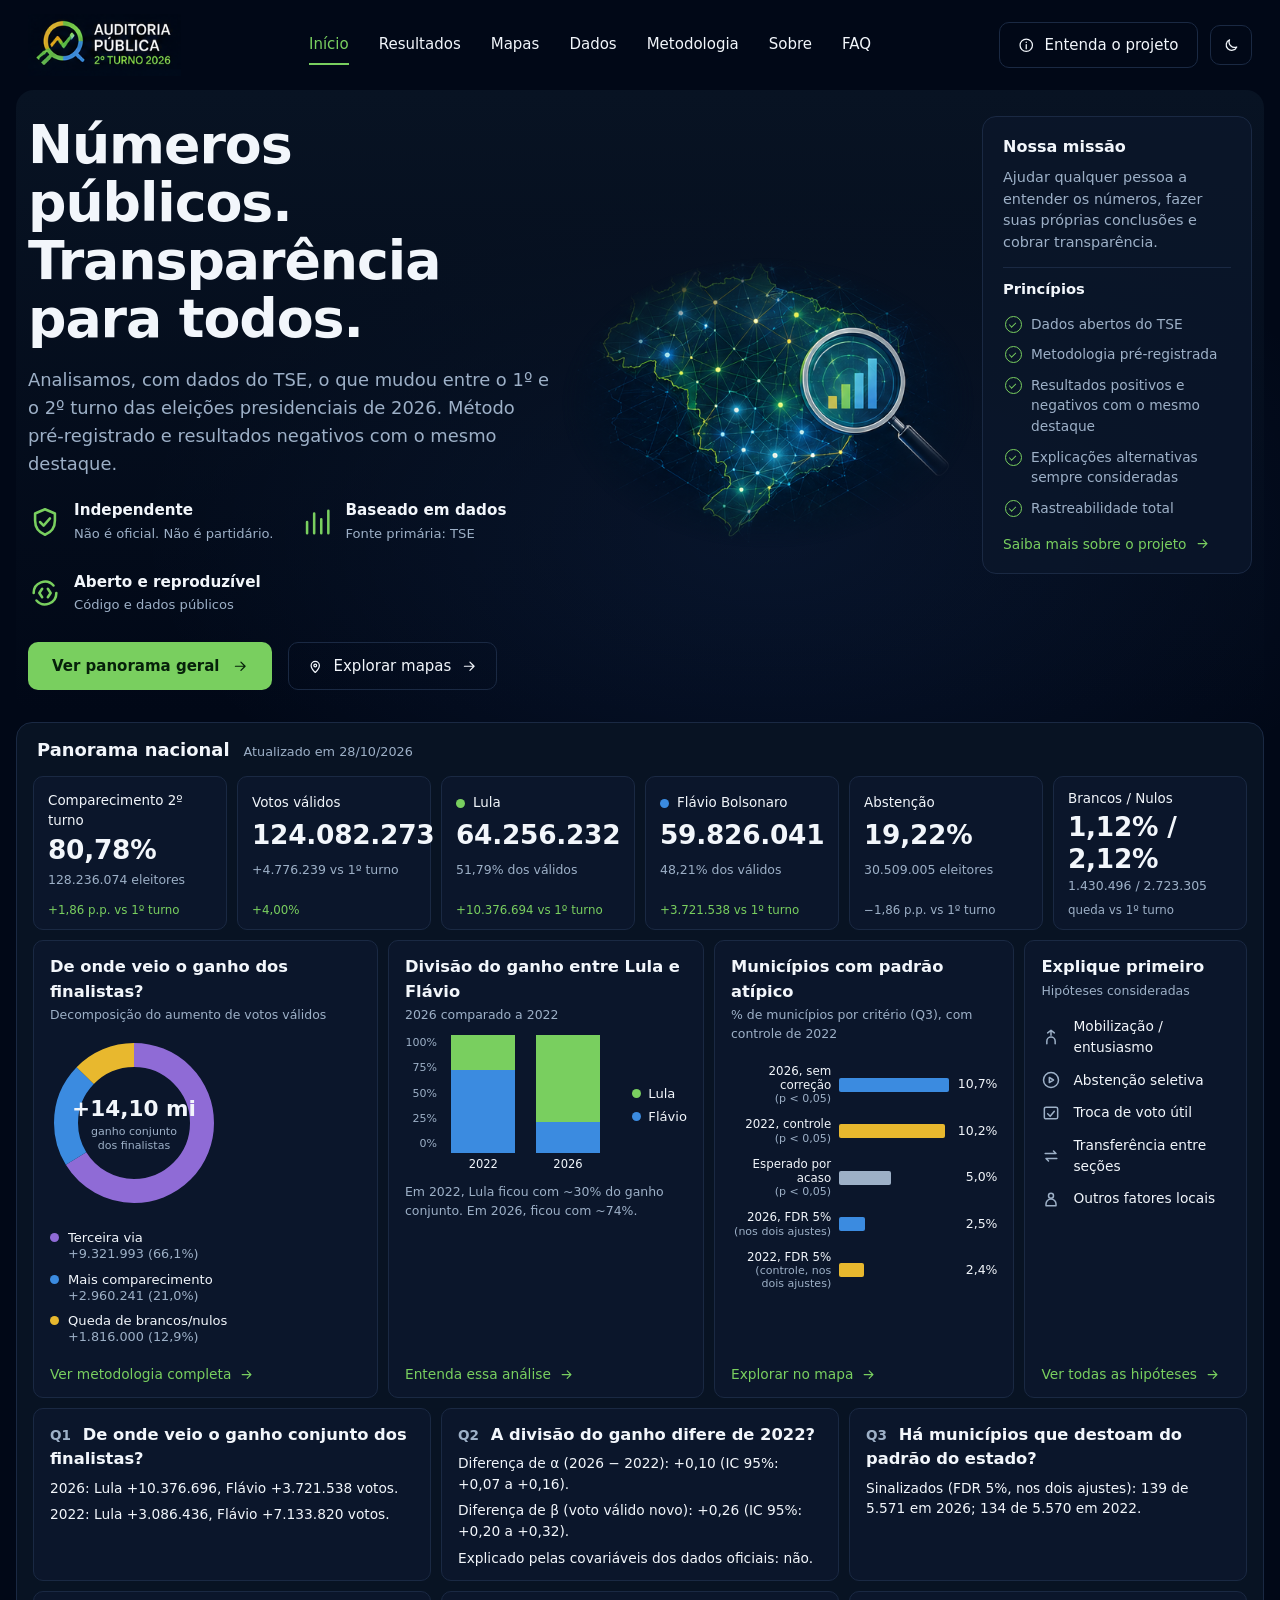
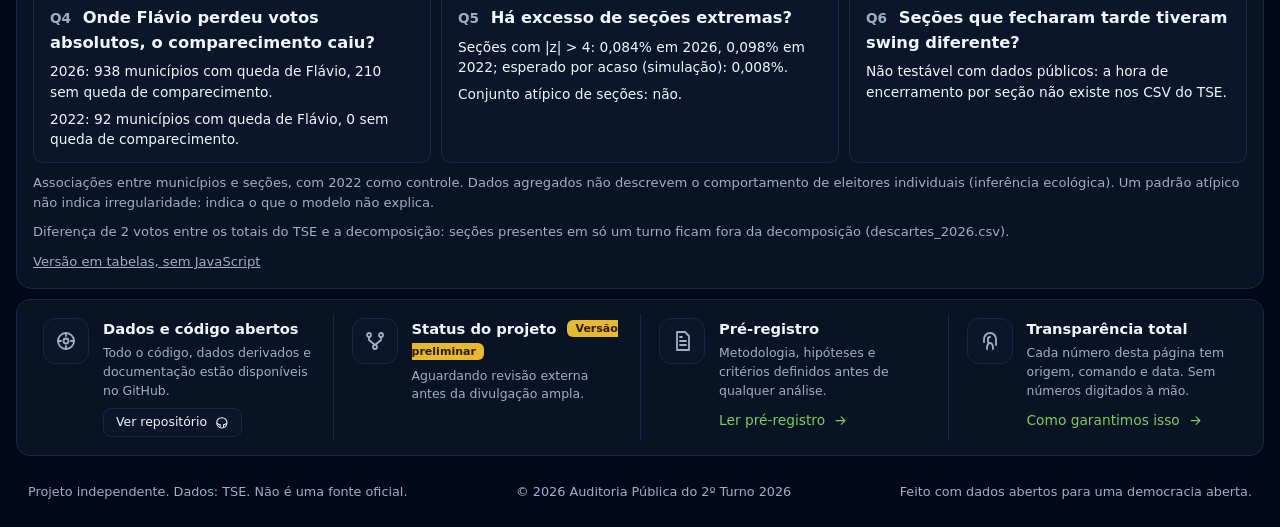
==== commit 8d32524d: "Página de tabelas sem JavaScript gerada pelo site" ====
--- a/site/index.html
+++ b/site/index.html
@@ -63,7 +63,7 @@
 
     <section class="painel" id="resultados" aria-labelledby="t-panorama">
       <div class="painel-cab"><h2 id="t-panorama">Panorama nacional</h2><span id="atualizado" class="muted"></span></div>
-      <noscript><p class="muted">Os números desta página são carregados de <a href="data/painel.json">data/painel.json</a>; ative o JavaScript para vê-los aqui.</p></noscript>
+      <noscript><p class="muted">Os números desta página são carregados de <a href="data/painel.json">data/painel.json</a>. Sem JavaScript, veja as <a href="data/tabelas.html">tabelas em HTML</a>.</p></noscript>
       <div class="kpis" id="kpis"></div>
       <p class="aviso-ilustrativo" id="aviso" role="status" hidden>Valores de demonstração do layout: não são resultados publicados. Os números definitivos são gerados por código a partir dos dados do TSE.</p>
 
@@ -103,6 +103,7 @@
       <div class="perguntas" id="perguntas" role="group" aria-label="Perguntas Q1 a Q6"></div>
       <p class="nota">Associações entre municípios e seções, com 2022 como controle. Dados agregados não descrevem o comportamento de eleitores individuais (inferência ecológica). Um padrão atípico não indica irregularidade: indica o que o modelo não explica.</p>
       <div id="notas" class="nota"></div>
+      <p class="nota"><a href="data/tabelas.html">Versão em tabelas, sem JavaScript</a></p>
     </section>
 
     <section class="faixa" id="dados" aria-label="Transparência do projeto">
--- a/site/style.css
+++ b/site/style.css
@@ -98,6 +98,11 @@
 .perguntas ul { display:grid; gap:6px; margin-top:6px; font-size:.86rem; }
 .perguntas h3 small { color:var(--muted); font-weight:600; margin-right:6px; }
 .nota { margin-top:10px; font-size:.82rem; color:var(--muted); }
+.sem-js { max-width:980px; margin:0 auto; padding:22px 16px; } .sem-js .cartao { margin-top:12px; }
+.tabela { width:100%; border-collapse:collapse; font-size:.88rem; }
+.tabela caption { text-align:left; font-weight:600; font-size:1.02rem; padding-bottom:8px; }
+.tabela th, .tabela td { text-align:left; padding:6px 8px; border-top:1px solid var(--line); }
+.tabela thead th { color:var(--muted); font-weight:600; }
 .hip { display:grid; gap:12px; margin:6px 0; }
 .hip li { display:flex; gap:12px; align-items:center; font-size:.86rem; } .hip svg { width:20px; height:20px; color:var(--muted); }
 .cor-verde { background:var(--verde); } .cor-azul { background:var(--azul); } .cor-amarelo { background:var(--amarelo); }
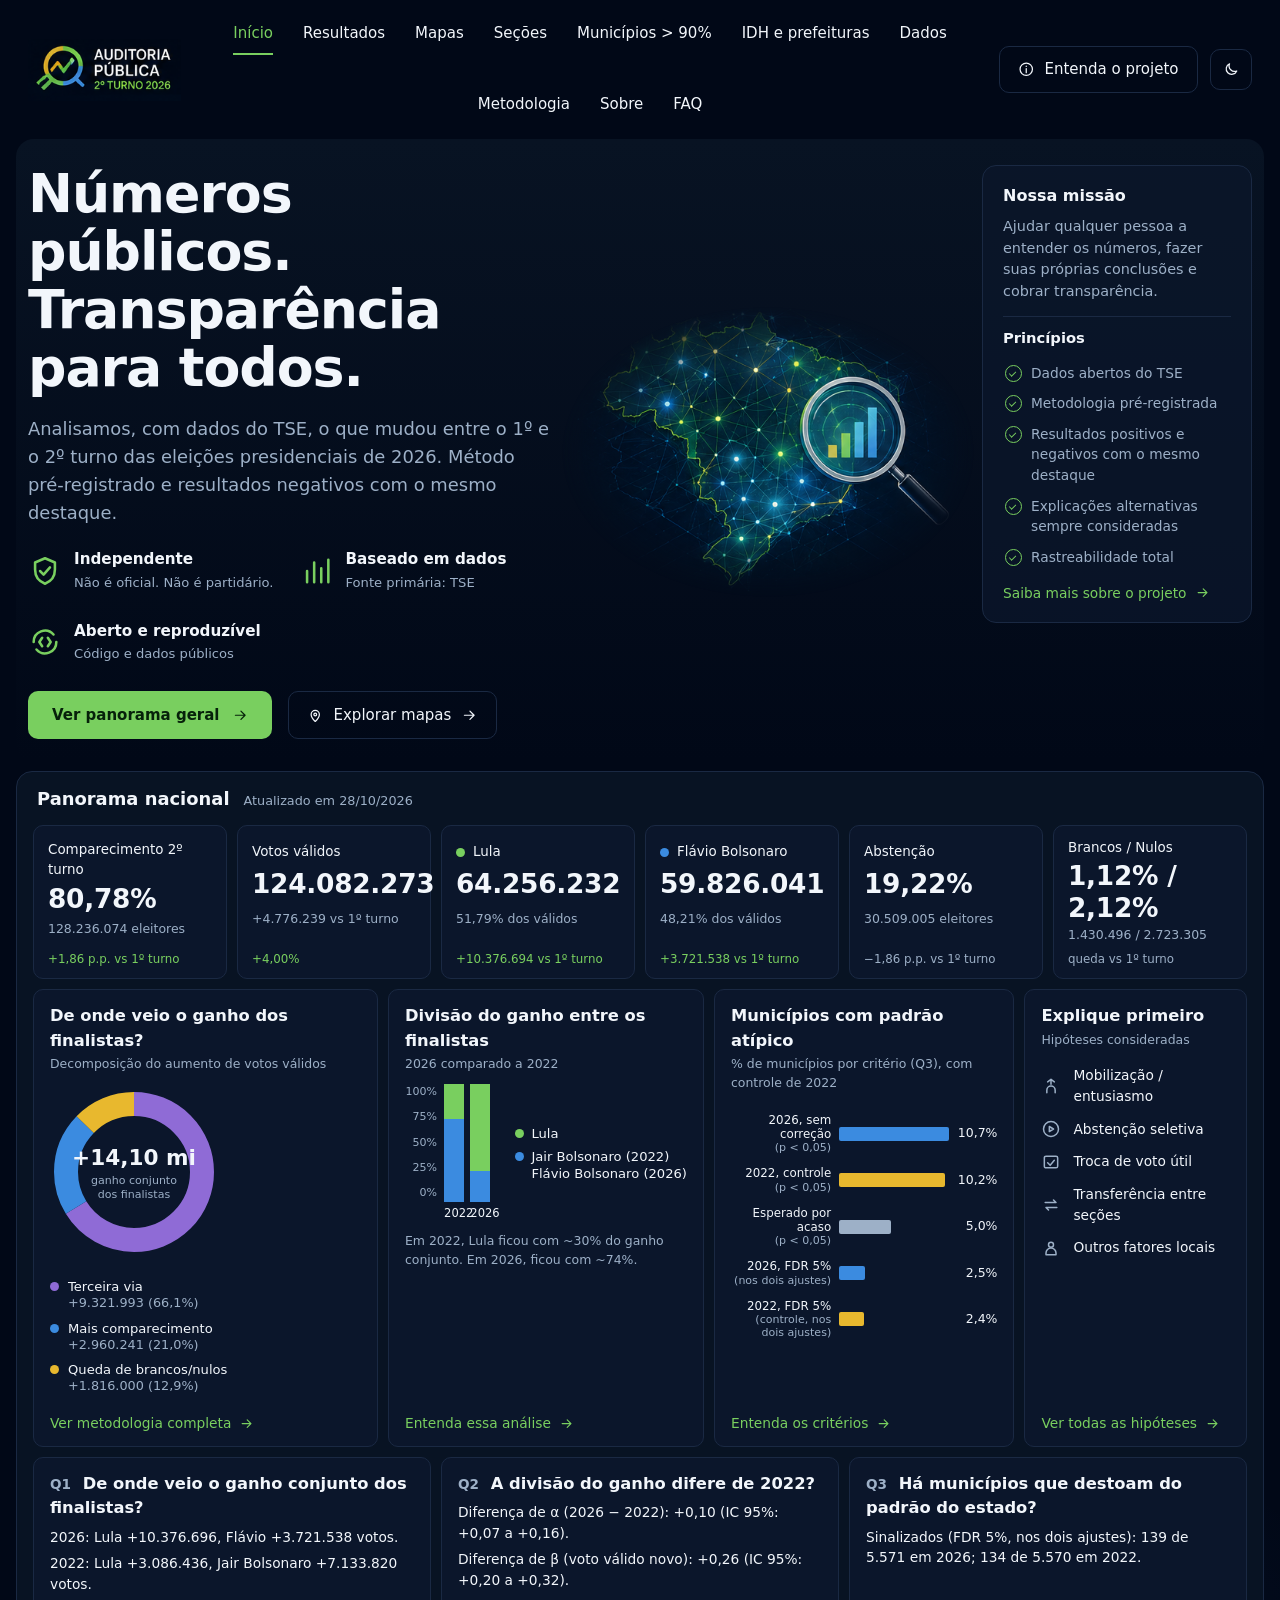
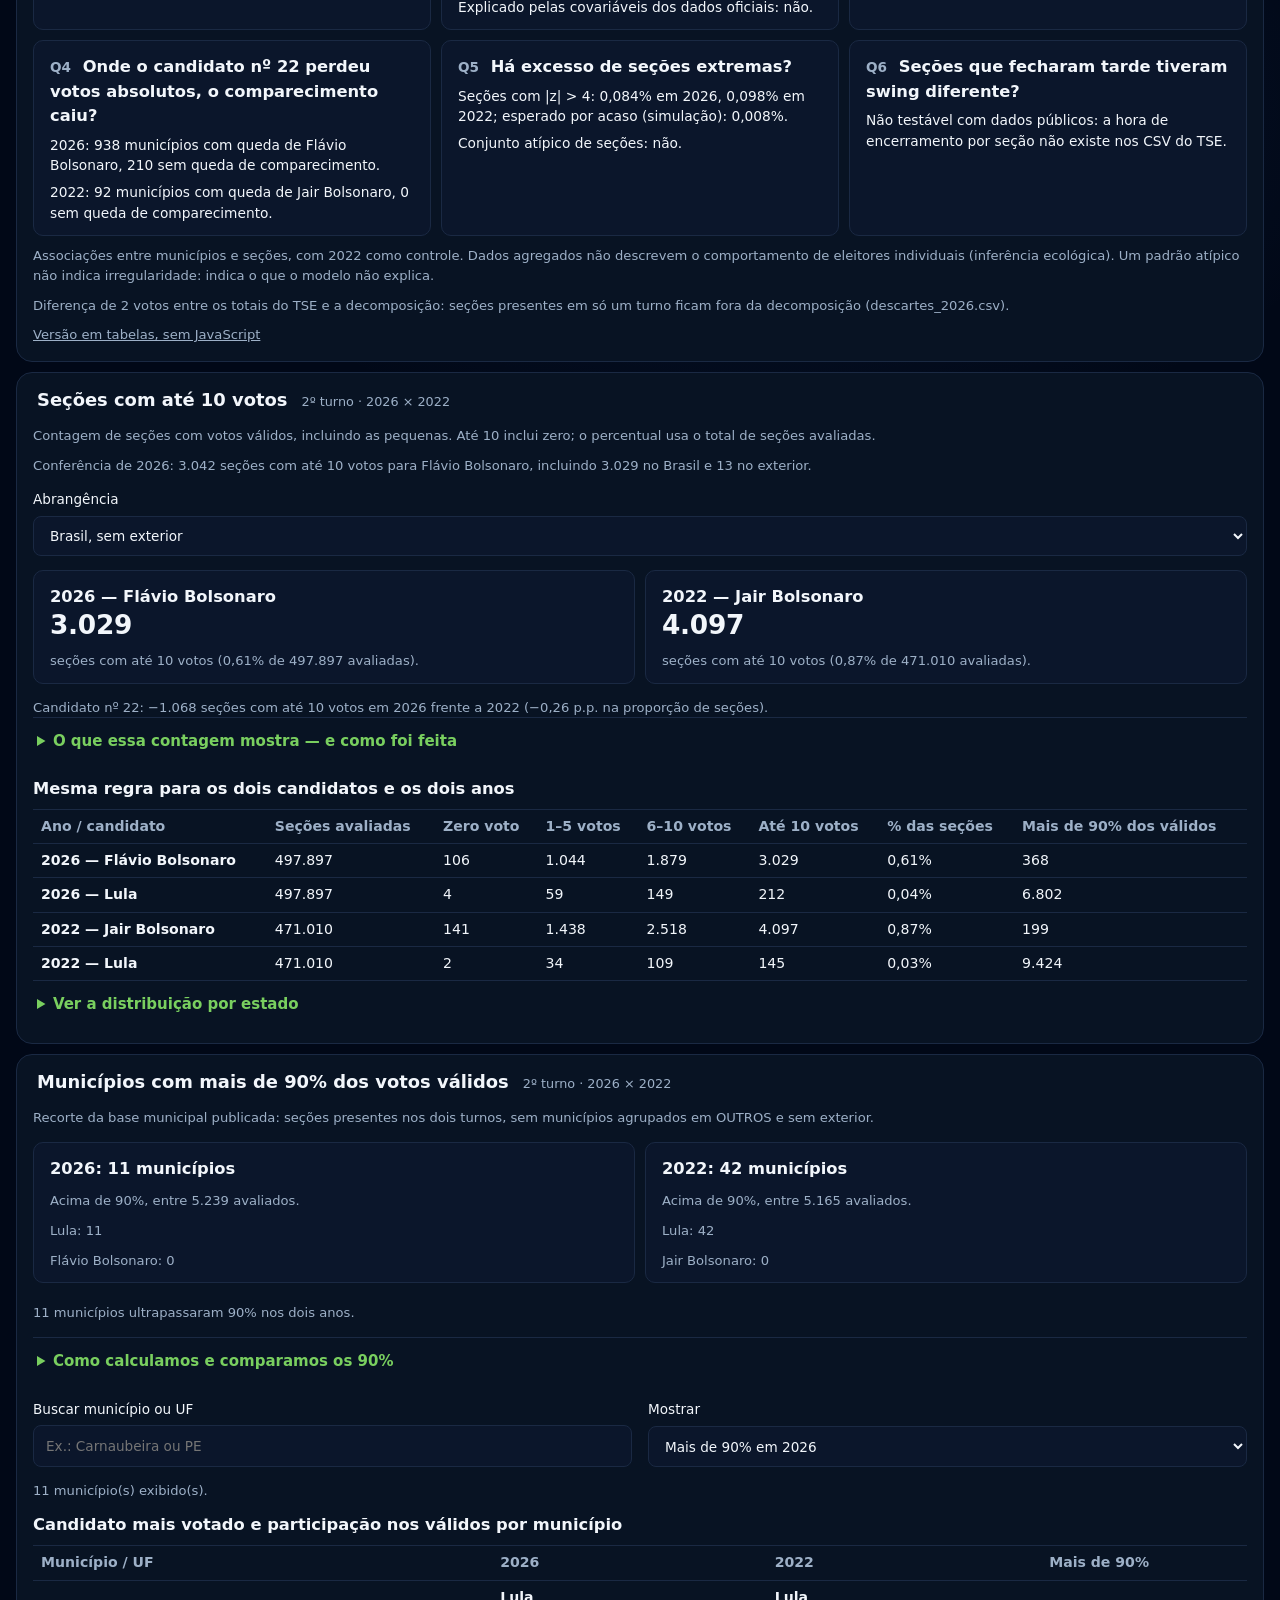
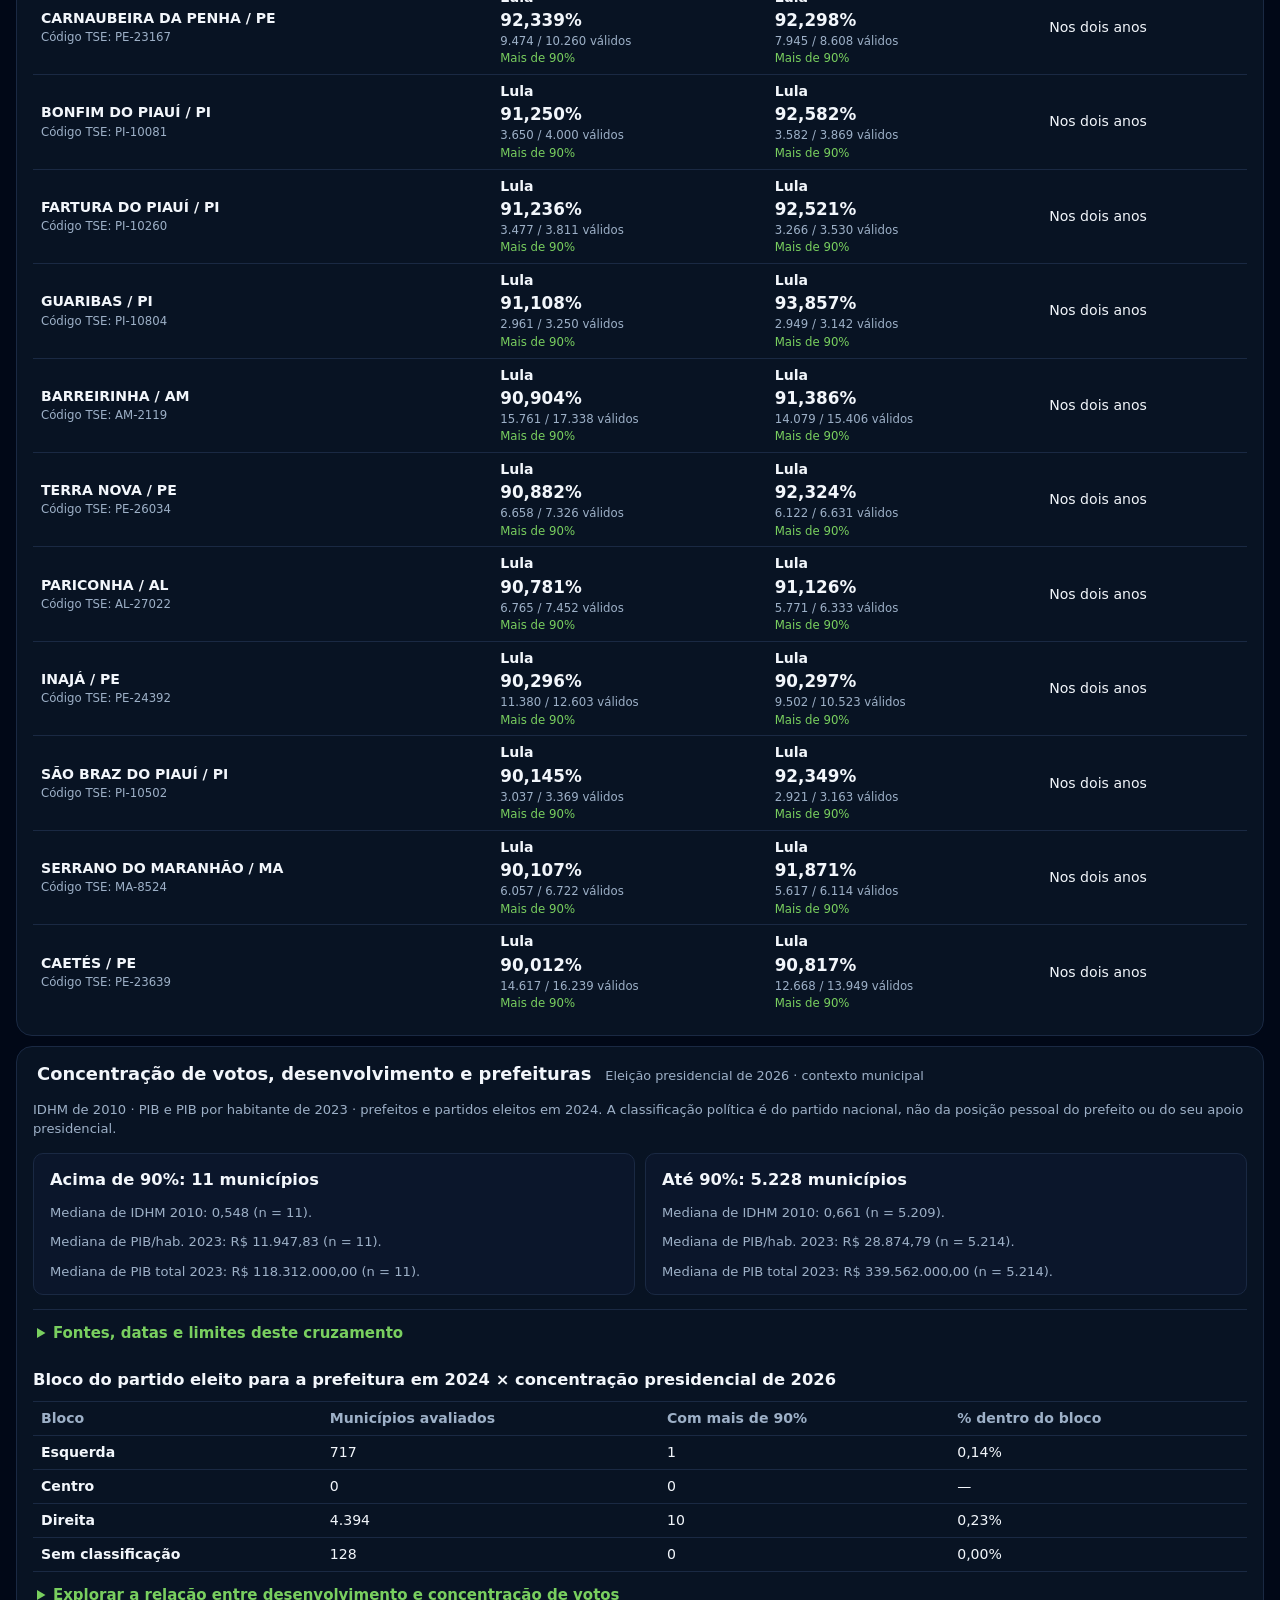
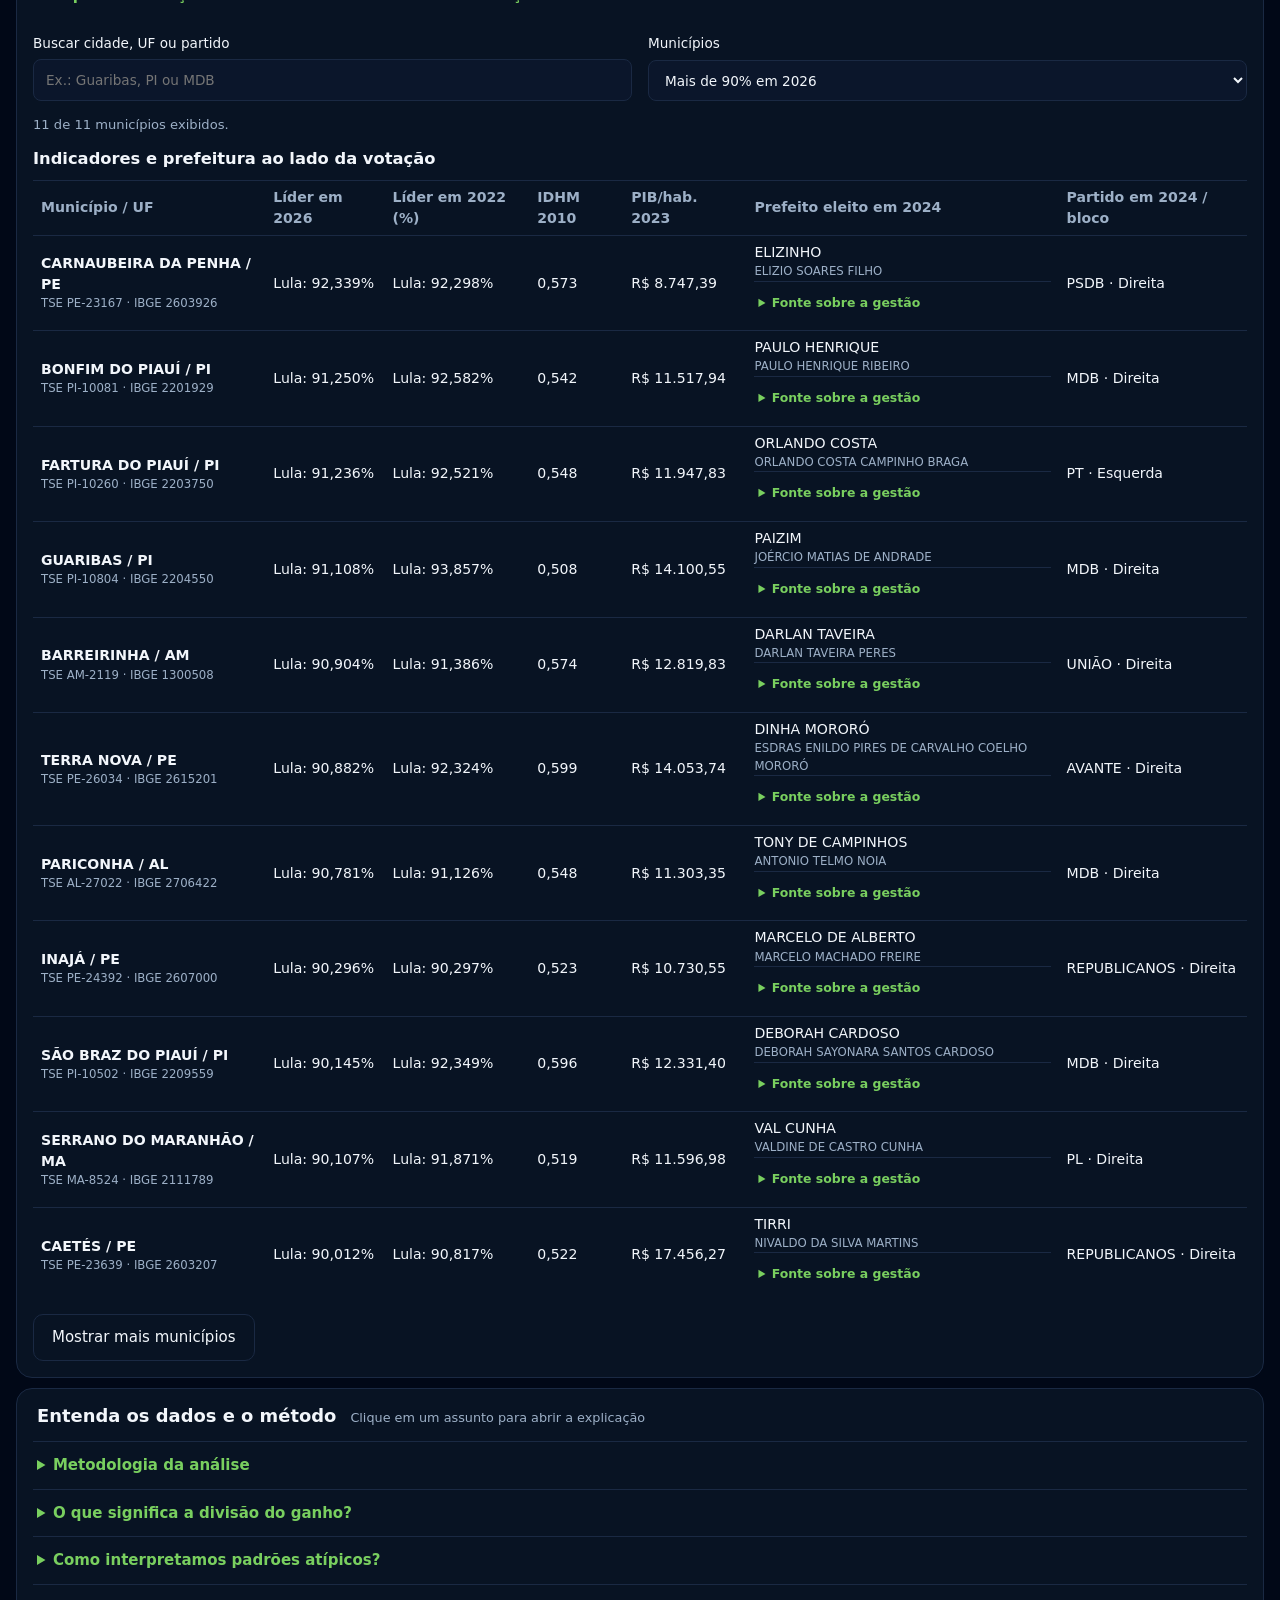
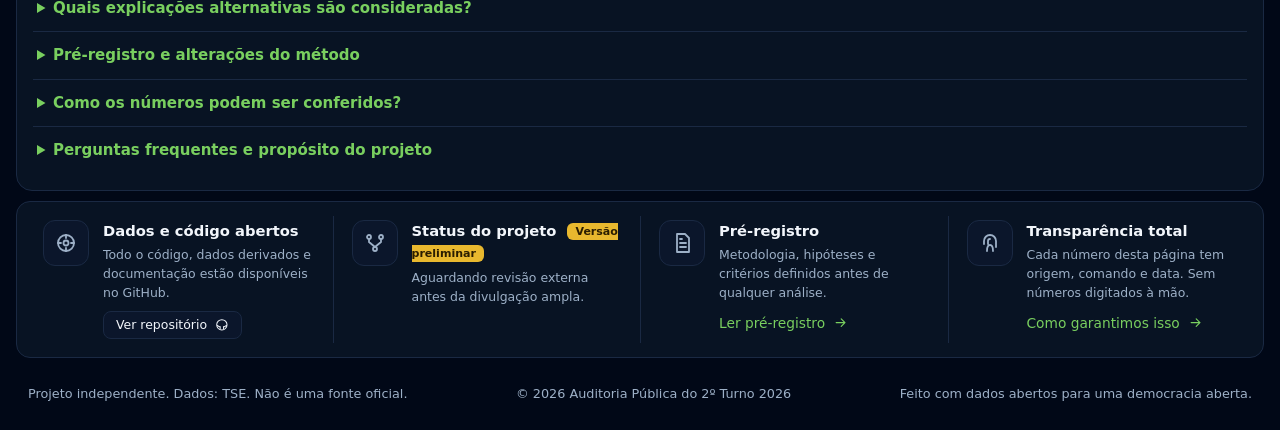
==== commit ddf6b8ad: "Adiciona concentração municipal, distribuição por seção e contexto ao painel" ====
--- a/site/index.html
+++ b/site/index.html
@@ -18,10 +18,13 @@
       <a href="#topo" aria-current="page">Início</a>
       <a href="#resultados">Resultados</a>
       <a href="#mapas">Mapas</a>
+      <a href="#secoes-votos">Seções</a>
+      <a href="#municipios-90">Municípios &gt; 90%</a>
+      <a href="#contexto-municipal">IDH e prefeituras</a>
       <a href="#dados">Dados</a>
-      <a href="https://github.com/civisbr/analise-2o-turno-2026/blob/main/docs/metodologia.md">Metodologia</a>
+      <a href="#metodologia">Metodologia</a>
       <a href="#sobre">Sobre</a>
-      <a href="https://github.com/civisbr/analise-2o-turno-2026#readme">FAQ</a>
+      <a href="#faq">FAQ</a>
     </nav>
     <div class="acoes">
       <a class="btn-contorno" href="#sobre"><svg viewBox="0 0 24 24" aria-hidden="true"><circle cx="12" cy="12" r="9"/><path d="M12 11v6M12 7.5v.5"/></svg>Entenda o projeto</a>
@@ -57,7 +60,7 @@
           <li>Explicações alternativas sempre consideradas</li>
           <li>Rastreabilidade total</li>
         </ul>
-        <a class="mais" href="https://github.com/civisbr/analise-2o-turno-2026#readme">Saiba mais sobre o projeto <svg viewBox="0 0 24 24" aria-hidden="true"><path d="M5 12h14M13 6l6 6-6 6"/></svg></a>
+        <a class="mais" href="#faq">Saiba mais sobre o projeto <svg viewBox="0 0 24 24" aria-hidden="true"><path d="M5 12h14M13 6l6 6-6 6"/></svg></a>
       </aside>
     </section>
 
@@ -72,20 +75,20 @@
           <h3 id="t-ganho">De onde veio o ganho dos finalistas?</h3>
           <p class="muted peq">Decomposição do aumento de votos válidos</p>
           <div class="ganho"><div id="donut" class="donut"></div><ul id="ganho-leg" class="legenda"></ul></div>
-          <a class="mais" href="https://github.com/civisbr/analise-2o-turno-2026/blob/main/docs/metodologia.md">Ver metodologia completa <svg viewBox="0 0 24 24" aria-hidden="true"><path d="M5 12h14M13 6l6 6-6 6"/></svg></a>
+          <a class="mais" href="#metodologia">Ver metodologia completa <svg viewBox="0 0 24 24" aria-hidden="true"><path d="M5 12h14M13 6l6 6-6 6"/></svg></a>
         </article>
         <article class="cartao" aria-labelledby="t-div">
-          <h3 id="t-div">Divisão do ganho entre Lula e Flávio</h3>
+          <h3 id="t-div">Divisão do ganho entre os finalistas</h3>
           <p class="muted peq">2026 comparado a 2022</p>
-          <div class="barras-emp"><div id="barras" class="barras"></div><ul class="legenda leg-lf"><li><i class="cor-verde"></i>Lula</li><li><i class="cor-azul"></i>Flávio</li></ul></div>
+          <div class="barras-emp"><div id="barras" class="barras"></div><ul class="legenda leg-lf"><li><i class="cor-verde"></i>Lula</li><li><i class="cor-azul"></i>Jair Bolsonaro (2022)<br>Flávio Bolsonaro (2026)</li></ul></div>
           <p class="peq" id="div-txt"></p>
-          <a class="mais" href="#resultados">Entenda essa análise <svg viewBox="0 0 24 24" aria-hidden="true"><path d="M5 12h14M13 6l6 6-6 6"/></svg></a>
+          <a class="mais" href="#exp-divisao">Entenda essa análise <svg viewBox="0 0 24 24" aria-hidden="true"><path d="M5 12h14M13 6l6 6-6 6"/></svg></a>
         </article>
         <article class="cartao" aria-labelledby="t-atip">
           <h3 id="t-atip">Municípios com padrão atípico</h3>
           <p class="muted peq">% de municípios por critério (Q3), com controle de 2022</p>
           <div id="atipicos" class="hbarras"></div>
-          <a class="mais" href="#resultados">Explorar no mapa <svg viewBox="0 0 24 24" aria-hidden="true"><path d="M5 12h14M13 6l6 6-6 6"/></svg></a>
+          <a class="mais" href="#exp-atipicos">Entenda os critérios <svg viewBox="0 0 24 24" aria-hidden="true"><path d="M5 12h14M13 6l6 6-6 6"/></svg></a>
         </article>
         <article class="cartao" aria-labelledby="t-hip">
           <h3 id="t-hip">Explique primeiro</h3>
@@ -97,7 +100,7 @@
             <li><svg viewBox="0 0 24 24" aria-hidden="true"><path d="M5 9h13l-3-3M19 15H6l3 3"/></svg>Transferência entre seções</li>
             <li><svg viewBox="0 0 24 24" aria-hidden="true"><circle cx="12" cy="8" r="3"/><path d="M6 20v-2a6 6 0 0 1 12 0v2z"/></svg>Outros fatores locais</li>
           </ul>
-          <a class="mais" href="https://github.com/civisbr/analise-2o-turno-2026/blob/main/docs/pre-registro.md">Ver todas as hipóteses <svg viewBox="0 0 24 24" aria-hidden="true"><path d="M5 12h14M13 6l6 6-6 6"/></svg></a>
+          <a class="mais" href="#hipoteses">Ver todas as hipóteses <svg viewBox="0 0 24 24" aria-hidden="true"><path d="M5 12h14M13 6l6 6-6 6"/></svg></a>
         </article>
       </div>
       <div class="perguntas" id="perguntas" role="group" aria-label="Perguntas Q1 a Q6"></div>
@@ -106,11 +109,130 @@
       <p class="nota"><a href="data/tabelas.html">Versão em tabelas, sem JavaScript</a></p>
     </section>
 
+
+    <section class="painel" id="secoes-votos" aria-labelledby="t-secoes">
+      <div class="painel-cab"><h2 id="t-secoes">Seções com até 10 votos</h2><span class="muted">2º turno · 2026 × 2022</span></div>
+      <p class="nota">Contagem de seções com votos válidos, incluindo as pequenas. Até 10 inclui zero; o percentual usa o total de seções avaliadas.</p>
+      <p id="secoes-verificacao" class="nota"></p>
+      <div class="filtros"><label>Abrangência<select id="escopo-secoes"><option value="brasil">Brasil, sem exterior</option><option value="brasil_exterior">Brasil + exterior</option><option value="exterior">Somente exterior</option></select></label></div>
+      <div class="concentracao-resumo" id="secoes-resumo"></div>
+      <p id="secoes-comparacao" class="nota" role="status" aria-live="polite"></p>
+      <details class="explicacao" id="exp-secoes"><summary>O que essa contagem mostra — e como foi feita</summary>
+        <p>Contamos uma vez cada seção de votação, identificada por UF, município, zona e número da seção, para o cargo Presidente no segundo turno. Aqui “urna” significa a seção apurada, não um equipamento físico identificado por número de série.</p>
+        <p>Entram todas as seções com pelo menos um voto válido no segundo turno, sem exigir que existissem no primeiro turno e sem o corte de 50 votos usado em Q5. Isso inclui seções de municípios pequenos que estão agrupados em OUTROS na tabela municipal. Seções sem votos válidos ficam fora do denominador e não contam como zero voto de um candidato.</p>
+        <p>“Até 10 votos” é um limite absoluto, de 0 a 10 inclusive. É diferente de “mais de 90% dos válidos”: 10 de 50 votos são 20%, enquanto 10 de 300 são 3,33%. Uma votação muito concentrada pode desaparecer na média municipal; por isso os recortes por seção e município se complementam.</p>
+        <p>As contagens de 2022 e 2026 usam os universos de cada eleição; não são as mesmas seções acompanhadas no tempo. A coluna “mais de 90%” refere-se ao próprio candidato da linha. A classificação é descritiva e não é o teste estatístico de Q5, nem demonstra irregularidade por si só.</p>
+        <div id="secoes-tamanho"></div>
+        <p>Fonte: arquivos de votação e detalhe por seção do <a href="https://dadosabertos.tse.jus.br/dataset/resultados-2026">TSE — 2026</a> e <a href="https://dadosabertos.tse.jus.br/dataset/resultados-2022">TSE — 2022</a>, com hashes registrados e conferência entre arquivos antes da contagem.</p>
+      </details>
+      <div class="tabela-scroll" tabindex="0" role="region" aria-label="Distribuição de votos por seção, com rolagem horizontal"><table class="tabela"><caption>Mesma regra para os dois candidatos e os dois anos</caption><thead><tr><th scope="col">Ano / candidato</th><th scope="col">Seções avaliadas</th><th scope="col">Zero voto</th><th scope="col">1–5 votos</th><th scope="col">6–10 votos</th><th scope="col">Até 10 votos</th><th scope="col">% das seções</th><th scope="col">Mais de 90% dos válidos</th></tr></thead><tbody id="secoes-linhas"></tbody></table></div>
+      <details class="explicacao" id="secoes-ufs"><summary>Ver a distribuição por estado</summary>
+        <div class="filtros"><label>Candidato<select id="candidato-secoes-uf"><option value="flavio">Nº 22: Flávio (2026) / Jair Bolsonaro (2022)</option><option value="lula">Lula nos dois anos</option></select></label></div>
+        <p class="nota">Até 10 votos por seção; cada percentual usa as seções com válidos da própria UF e ano. Exterior fica fora desta tabela.</p>
+        <div class="tabela-scroll" tabindex="0" role="region" aria-label="Contagem por UF"><table class="tabela"><caption>Seções com até 10 votos por UF</caption><thead><tr><th scope="col">UF</th><th scope="col">2026: seções</th><th scope="col">2026: %</th><th scope="col">2022: seções</th><th scope="col">2022: %</th></tr></thead><tbody id="secoes-uf-linhas"></tbody></table></div>
+      </details>
+      <noscript><p class="nota">Consulte as contagens nas <a href="data/tabelas.html">tabelas em HTML</a>.</p></noscript>
+    </section>
+
+    <section class="painel" id="municipios-90" aria-labelledby="t-concentracao">
+      <div class="painel-cab"><h2 id="t-concentracao">Municípios com mais de 90% dos votos válidos</h2><span class="muted">2º turno · 2026 × 2022</span></div>
+      <p class="nota">Recorte da base municipal publicada: seções presentes nos dois turnos, sem municípios agrupados em OUTROS e sem exterior.</p>
+      <div id="concentracao-resumo" class="concentracao-resumo"></div>
+      <details class="explicacao" id="exp-concentracao">
+        <summary>Como calculamos e comparamos os 90%</summary>
+        <p>Dividimos os votos do candidato pelos votos válidos do segundo turno de cada município e ano. Brancos, nulos e abstenções não entram no denominador. O corte é estritamente maior que 90%, calculado antes de arredondar; exatamente 90% fica fora.</p>
+        <p>A lista reúne cidades acima do corte em pelo menos um dos anos. Cada coluna apresenta o candidato mais votado naquele ano, seu percentual e a contagem de votos. “Nos dois anos” indica que algum candidato ultrapassou 90% em ambas as eleições, sem presumir que fosse a mesma pessoa. Em 2022, o candidato nº 22 era Jair Bolsonaro; em 2026, é Flávio Bolsonaro.</p>
+        <p>A comparação usa UF e código municipal do TSE, sem ajuste de mudanças nos limites territoriais. Municípios com menos de dez seções são agrupados pelo projeto em OUTROS, com supressão complementar; esses grupos não são cidades e ficam fora desta lista. Uma cidade sem linha individual em um dos anos aparece como “Sem comparação”, nunca como zero.</p>
+        <p>São percentuais da base de seções pareadas do projeto, que podem diferir da totalização municipal completa. O número de cidades avaliadas muda entre os anos; a diferença das contagens não mede, sozinha, uma mudança no mesmo conjunto de municípios. Esta é uma análise descritiva adicional, não um teste de padrão atípico nem evidência de irregularidade.</p>
+      </details>
+      <div class="filtros">
+        <label>Buscar município ou UF<input id="busca-municipio" type="search" placeholder="Ex.: Carnaubeira ou PE"></label>
+        <label>Mostrar<select id="filtro-concentracao"><option value="2026">Mais de 90% em 2026</option><option value="2022">Mais de 90% em 2022</option><option value="ambos">Nos dois anos</option><option value="todos">Todos: pelo menos um ano</option></select></label>
+      </div>
+      <p id="concentracao-contagem" class="nota" role="status" aria-live="polite"></p>
+      <div class="tabela-scroll" tabindex="0" role="region" aria-label="Comparação municipal, role horizontalmente em telas pequenas">
+        <table class="tabela"><caption>Candidato mais votado e participação nos válidos por município</caption><thead><tr><th scope="col">Município / UF</th><th scope="col">2026</th><th scope="col">2022</th><th scope="col">Mais de 90%</th></tr></thead><tbody id="concentracao-linhas"></tbody></table>
+      </div>
+      <noscript><p class="nota">Veja a lista completa nas <a href="data/tabelas.html">tabelas em HTML</a>.</p></noscript>
+    </section>
+
+    <section class="painel" id="contexto-municipal" aria-labelledby="t-contexto">
+      <div class="painel-cab"><h2 id="t-contexto">Concentração de votos, desenvolvimento e prefeituras</h2><span class="muted">Eleição presidencial de 2026 · contexto municipal</span></div>
+      <p class="nota">IDHM de 2010 · PIB e PIB por habitante de 2023 · prefeitos e partidos eleitos em 2024. A classificação política é do partido nacional, não da posição pessoal do prefeito ou do seu apoio presidencial.</p>
+      <div id="contexto-resumo" class="concentracao-resumo"></div>
+      <details class="explicacao" id="exp-contexto"><summary>Fontes, datas e limites deste cruzamento</summary>
+        <p>Comparamos os municípios com mais de 90% dos válidos para um candidato em 2026 com os demais municípios individuais da base pública. Cada município tem o mesmo peso. O contexto é de 2026; a votação de 2022 aparece somente como referência eleitoral, sem atribuir a ela os governos eleitos em 2024.</p>
+        <p>O IDHM combina renda, educação e longevidade e varia de 0 a 1. Usamos a medição municipal de 2010 do Atlas do Desenvolvimento Humano (PNUD/Ipea/FJP), disponível no Ipeadata. É uma referência histórica, não uma medição de 2026. O PIB de 2023 e o PIB por habitante vêm do IBGE, a preços correntes. PIB por habitante mede produção econômica, não renda recebida por pessoa.</p>
+        <p>Os vínculos TSE–IBGE exigem UF e nome normalizado coincidentes; depois, os indicadores são associados pelo código IBGE. Nomes divergentes ficam sem indicador, sem associação aproximada. As medianas e correlações informam o número de casos com dados disponíveis; ausências não viram zero.</p>
+        <p>Prefeitos e partidos são os eleitos na eleição ordinária de 2024, conforme o cadastro do TSE. Nas cidades acima de 90% em 2026, há também fontes institucionais sobre os gestores, com referência e data de consulta acessíveis na linha da cidade. Essas fontes podem ter datas distintas e não comprovam filiação partidária atual nem ausência de substituições posteriores.</p>
+        <p>Usamos as categorias da tabela 1 de Bolognesi, Ribeiro, Codato e Silva (2025), com pesquisa entre especialistas de 2022. Agrupamos centro-esquerda e extrema esquerda em “Esquerda”, e centro-direita e extrema direita em “Direita”; “Centro” mantém sua categoria. “Extrema” é uma posição na escala do estudo, não uma afirmação sobre comportamento antidemocrático. Siglas ausentes no estudo ficam sem classificação, sem imputar a ideologia dos partidos que lhes deram origem.</p>
+        <p>As associações são descritivas e não ajustam região, tamanho da população ou outros fatores. A correlação de Spearman compara o indicador com o percentual do candidato mais votado, qualquer que seja o candidato; varia de −1 a +1. Não demonstra causalidade, influência de prefeitos, compra de votos ou irregularidade.</p>
+        <p>Fontes: <a href="https://www.ipeadata.gov.br/api/odata4/ValoresSerie(SERCODIGO='ADH_IDHM')">IDHM — Ipeadata</a>; <a href="https://www.ibge.gov.br/estatisticas/economicas/contas-nacionais/9088-produto-interno-bruto-dos-municipios.html">PIB — IBGE</a>; <a href="https://dadosabertos.tse.jus.br/dataset/candidatos-2024">eleitos — TSE</a>; <a href="https://doi.org/10.1590/1807-0191202531120">classificação partidária — artigo original</a>.</p>
+        <div id="contexto-cobertura"></div>
+      </details>
+      <div class="tabela-scroll" tabindex="0" role="region" aria-label="Comparação por bloco partidário"><table class="tabela"><caption>Bloco do partido eleito para a prefeitura em 2024 × concentração presidencial de 2026</caption><thead><tr><th scope="col">Bloco</th><th scope="col">Municípios avaliados</th><th scope="col">Com mais de 90%</th><th scope="col">% dentro do bloco</th></tr></thead><tbody id="contexto-blocos"></tbody></table></div>
+      <details class="explicacao" id="contexto-grafico"><summary>Explorar a relação entre desenvolvimento e concentração de votos</summary>
+        <div class="filtros"><label>Indicador no eixo horizontal<select id="contexto-indicador"><option value="idhm_2010">IDHM 2010</option><option value="pib_pc_2023">PIB por habitante 2023 (escala logarítmica)</option></select></label></div>
+        <p class="nota">Um ponto por município com dados. Verde: mais de 90% em 2026; cinza: demais. Passe sobre um ponto ou toque para ver o município. O gráfico usa toda a base, independentemente dos filtros da lista.</p>
+        <div id="contexto-scatter"></div><p id="contexto-ponto" class="nota" role="status"></p>
+        <p id="contexto-correlacao" class="nota"></p>
+      </details>
+      <div class="filtros">
+        <label>Buscar cidade, UF ou partido<input id="contexto-busca" type="search" placeholder="Ex.: Guaribas, PI ou MDB"></label>
+        <label>Municípios<select id="contexto-filtro"><option value="2026">Mais de 90% em 2026</option><option value="historico">Mais de 90% em 2026 ou 2022</option><option value="todos">Todos os municípios avaliados em 2026</option></select></label>
+      </div>
+      <p id="contexto-contagem" class="nota" role="status" aria-live="polite"></p>
+      <div class="tabela-scroll" tabindex="0" role="region" aria-label="Contexto municipal, com rolagem horizontal"><table class="tabela"><caption>Indicadores e prefeitura ao lado da votação</caption><thead><tr><th scope="col">Município / UF</th><th scope="col">Líder em 2026</th><th scope="col">Líder em 2022 (%)</th><th scope="col">IDHM 2010</th><th scope="col">PIB/hab. 2023</th><th scope="col">Prefeito eleito em 2024</th><th scope="col">Partido em 2024 / bloco</th></tr></thead><tbody id="contexto-linhas"></tbody></table></div>
+      <button type="button" class="btn-contorno" id="contexto-mais" hidden>Mostrar mais municípios</button>
+      <noscript><p class="nota">Consulte o cruzamento nas <a href="data/tabelas.html">tabelas em HTML</a>.</p></noscript>
+    </section>
+
+    <section class="painel explicacoes" aria-labelledby="t-explicacoes">
+      <div class="painel-cab"><h2 id="t-explicacoes">Entenda os dados e o método</h2><span class="muted">Clique em um assunto para abrir a explicação</span></div>
+      <details class="explicacao" id="metodologia"><summary>Metodologia da análise</summary>
+        <p>O projeto compara os dois turnos da eleição presidencial de 2026 e usa 2022 como controle histórico. A fonte são os arquivos abertos do TSE de votação por seção, detalhe por seção e detalhe por município e zona. Votos válidos seguem os arquivos por seção: votos nominais, sem brancos e nulos.</p>
+        <p>Q1 decompõe o ganho conjunto dos finalistas: votos da terceira via no primeiro turno mais a variação dos votos válidos. A variação dos válidos equivale à variação do comparecimento mais a queda de brancos e nulos. A identidade contábil não revela para quem cada eleitor mudou o voto.</p>
+        <p>Q2 compara regressões municipais ponderadas pelos válidos do primeiro turno. Os modelos incorporam terceira via, variação dos válidos, comparecimento, brancos e nulos, tamanho do município e efeito de UF. A incerteza é estimada por bootstrap municipal, com 2.000 reamostragens na rodada final.</p>
+        <p>Q3 avalia desvios municipais em relação ao modelo. Q4 compara perda de votos do candidato nº 22 com a variação do comparecimento: Jair Bolsonaro em 2022 e Flávio Bolsonaro em 2026. Q5 compara seções extremas com simulação e controle histórico. Q6 não foi testada: os CSV usados não informam a hora de encerramento da seção; recebimento do boletim no TSE não mede encerramento.</p>
+        <p>Seções presentes em apenas um turno são descartadas das comparações. Q2 a Q4 excluem municípios com menos de 200 válidos em qualquer turno; Q5 exclui seções com menos de 50 votos dos finalistas em qualquer turno. O exterior fica separado em Q1 e fora de Q2 a Q5. A lista de municípios acima de 90% é um recorte descritivo adicional da tabela municipal pública.</p>
+      </details>
+      <details class="explicacao" id="exp-divisao"><summary>O que significa a divisão do ganho?</summary>
+        <p>Calculamos o aumento líquido de votos de cada finalista entre o primeiro e o segundo turno e dividimos pelo ganho conjunto. As barras mostram a participação nesse ganho, não a participação no total de votos do segundo turno. Em 2022, os finalistas eram Lula e Jair Bolsonaro; em 2026, Lula e Flávio Bolsonaro.</p>
+        <p>Os coeficientes α e β descrevem associações entre municípios. α não é a fração de eleitores da terceira via que votou em Lula. Dados agregados não permitem seguir o voto de pessoas individuais.</p>
+      </details>
+      <details class="explicacao" id="exp-atipicos"><summary>Como interpretamos padrões atípicos?</summary>
+        <p>Q3 mostra a fração de municípios com p &lt; 0,05 e, separadamente, os sinalizados após correção de múltiplos testes por Benjamini–Hochberg (FDR de 5%). A seleção final exige que o sinal persista nos ajustes com e sem refit robusto. A correção controla a proporção esperada de falsos entre os sinalizados, sob as condições do método.</p>
+        <p>Q5 usa |z| &gt; 4, com piso de erro-padrão de 0,5 ponto percentual conforme a errata, e compara a frequência observada com simulação e com 2022. A concentração acima de 90% é outro indicador: uma votação alta, por si só, não representa um desvio estatístico do modelo.</p>
+        <p>“Não explicado pelo modelo” não significa irregularidade. Resultados negativos e explicações alternativas devem ser considerados com o mesmo destaque.</p>
+      </details>
+      <details class="explicacao" id="hipoteses"><summary>Quais explicações alternativas são consideradas?</summary>
+        <p>Mobilização de eleitores que antes não votavam; abstenção seletiva; voto útil; orientação da terceira via a um finalista; transferência ou criação de seções; clima e transporte no dia; diferenças de composição urbana, rural e etária; novos eleitores no cadastro.</p>
+        <p>Comparecimento, brancos e nulos, tamanho do município e UF entram nos modelos quando disponíveis. Mobilização, clima, transporte e decisão individual de voto não são medidos diretamente por esses arquivos; aparecem como hipóteses qualitativas, não como causas demonstradas.</p>
+      </details>
+      <details class="explicacao" id="pre-registro"><summary>Pré-registro e alterações do método</summary>
+        <p>As perguntas Q1 a Q6, filtros e limiares foram documentados antes da análise municipal de 2026. O pré-registro foi congelado na tag prereg-v1; os agregados nacionais e os dados usados para validar a leitura já eram conhecidos, conforme a declaração de acesso.</p>
+        <p>As erratas registram o piso de 0,5 ponto percentual no erro-padrão de Q5, o acesso ao segundo turno após o congelamento e a migração de pandas para polars. A comparação municipal acima de 90% foi adicionada depois, a pedido do usuário, como análise descritiva exploratória; não integra as hipóteses originalmente pré-registradas.</p>
+        <p>Um efeito é considerado explicado pelas covariáveis quando a diferença entre anos cai abaixo da metade ou seu intervalo de confiança de 95% inclui zero, conforme a comparação entre os modelos. Coeficientes sem variação suficiente são marcados como não avaliáveis.</p>
+      </details>
+      <details class="explicacao" id="rastreabilidade"><summary>Como os números podem ser conferidos?</summary>
+        <p>Os arquivos de origem têm hashes SHA-256 registrados. O pipeline confere votação e detalhe por seção, depois as somas contra o detalhe por município e zona. A checagem de município e zona cobre totais de participação e votos válidos, mas não é uma segunda verificação dos votos por candidato.</p>
+        <p>O painel é gerado das tabelas derivadas, sem números digitados à mão. Cada rodada registra entradas, saídas, comando, versão do código e bibliotecas. Os nomes das cidades vêm do cadastro municipal dos arquivos do TSE, associados pelo ano, UF e código.</p>
+        <p>No primeiro turno de 2026, os arquivos de seção e a totalização diferem em 5.246 votos nulos técnicos. A análise segue a definição reproduzível dos arquivos por seção; a regra é conferida pelo pipeline. Seções presentes em apenas um turno podem explicar diferenças entre totais nacionais e decomposições pareadas.</p>
+      </details>
+      <details class="explicacao" id="faq"><summary>Perguntas frequentes e propósito do projeto</summary>
+        <p><strong>É uma fonte oficial?</strong> Não. É uma análise independente de dados públicos do TSE, em versão preliminar e aguardando revisão externa.</p>
+        <p><strong>Por que comparar com 2022?</strong> O controle histórico ajuda a distinguir padrões recorrentes de diferenças entre eleições. Os candidatos nº 22 são pessoas diferentes: Jair Bolsonaro (pai) em 2022 e Flávio Bolsonaro (filho) em 2026.</p>
+        <p><strong>Mais de 90% significa irregularidade?</strong> Não. É uma descrição da concentração de votos, sem conclusão sobre sua causa.</p>
+        <p><strong>Por que uma cidade pode não aparecer?</strong> Além de não ultrapassar o corte, ela pode estar agrupada em OUTROS ou sem dados individuais elegíveis. A lista não equivale a um censo completo de todos os municípios.</p>
+        <p><strong>Como consultar sem JavaScript?</strong> A <a href="data/tabelas.html">versão em tabelas HTML</a> contém os resultados e a comparação municipal completa.</p>
+      </details>
+    </section>
+
     <section class="faixa" id="dados" aria-label="Transparência do projeto">
       <div class="faixa-item"><span class="ic"><svg viewBox="0 0 24 24" aria-hidden="true"><circle cx="12" cy="12" r="8"/><circle cx="12" cy="12" r="2.500"/><path d="M12 4v3M12 17v3M4 12h3M17 12h3"/></svg></span><div><strong>Dados e código abertos</strong><p>Todo o código, dados derivados e documentação estão disponíveis no GitHub.</p><a class="pill" href="https://github.com/civisbr/analise-2o-turno-2026">Ver repositório <svg viewBox="0 0 24 24" aria-hidden="true"><circle cx="12" cy="12" r="9"/><path d="M9 19v-3.500M15 19v-3.500M9 15c-3 1-3-2-5-2M15 15c3 1 3-2 5-2"/></svg></a></div></div>
       <div class="faixa-item"><span class="ic"><svg viewBox="0 0 24 24" aria-hidden="true"><circle cx="6" cy="6" r="2"/><circle cx="18" cy="6" r="2"/><circle cx="12" cy="18" r="2"/><path d="M6 8v3l6 5M18 8v3l-6 5"/></svg></span><div><strong>Status do projeto <span class="selo-prelim">Versão preliminar</span></strong><p>Aguardando revisão externa antes da divulgação ampla.</p></div></div>
-      <div class="faixa-item"><span class="ic"><svg viewBox="0 0 24 24" aria-hidden="true"><path d="M7 3h8l4 4v14H7z"/><path d="M10 12h6M10 16h6M10 8h2"/></svg></span><div><strong>Pré-registro</strong><p>Metodologia, hipóteses e critérios definidos antes de qualquer análise.</p><a class="mais" href="https://github.com/civisbr/analise-2o-turno-2026/blob/main/docs/pre-registro.md">Ler pré-registro <svg viewBox="0 0 24 24" aria-hidden="true"><path d="M5 12h14M13 6l6 6-6 6"/></svg></a></div></div>
-      <div class="faixa-item"><span class="ic"><svg viewBox="0 0 24 24" aria-hidden="true"><path d="M12 4a6 6 0 0 0-6 6v3M12 4a6 6 0 0 1 6 6v6M9 20c0-3 0-6 3-6s3 3 3 6M12 8a2 2 0 0 0-2 2v3"/></svg></span><div><strong>Transparência total</strong><p>Cada número desta página tem origem, comando e data. Sem números digitados à mão.</p><a class="mais" href="https://github.com/civisbr/analise-2o-turno-2026/blob/main/docs/metodologia.md">Como garantimos isso <svg viewBox="0 0 24 24" aria-hidden="true"><path d="M5 12h14M13 6l6 6-6 6"/></svg></a></div></div>
+      <div class="faixa-item"><span class="ic"><svg viewBox="0 0 24 24" aria-hidden="true"><path d="M7 3h8l4 4v14H7z"/><path d="M10 12h6M10 16h6M10 8h2"/></svg></span><div><strong>Pré-registro</strong><p>Metodologia, hipóteses e critérios definidos antes de qualquer análise.</p><a class="mais" href="#pre-registro">Ler pré-registro <svg viewBox="0 0 24 24" aria-hidden="true"><path d="M5 12h14M13 6l6 6-6 6"/></svg></a></div></div>
+      <div class="faixa-item"><span class="ic"><svg viewBox="0 0 24 24" aria-hidden="true"><path d="M12 4a6 6 0 0 0-6 6v3M12 4a6 6 0 0 1 6 6v6M9 20c0-3 0-6 3-6s3 3 3 6M12 8a2 2 0 0 0-2 2v3"/></svg></span><div><strong>Transparência total</strong><p>Cada número desta página tem origem, comando e data. Sem números digitados à mão.</p><a class="mais" href="#rastreabilidade">Como garantimos isso <svg viewBox="0 0 24 24" aria-hidden="true"><path d="M5 12h14M13 6l6 6-6 6"/></svg></a></div></div>
     </section>
   </main>
 
--- a/site/style.css
+++ b/site/style.css
@@ -130,6 +130,9 @@
   .rodape { padding:16px; }
 }
 @media (max-width:620px) {
+  .topo { grid-template-columns:minmax(0,1fr) auto; gap:12px; }
+  .marca img { max-width:100%; height:auto; }
+  .topo nav { min-width:0; }
   .kpis, .graficos, .perguntas, .faixa { grid-template-columns:1fr; } .faixa-item { border-left:0; }
   .acoes .btn-contorno { padding:10px 12px; white-space:nowrap; font-size:.85rem; }
 }
@@ -139,3 +142,30 @@
 .ilustrativo .kpi::after, .ilustrativo .cartao::after { content:"ILUSTRATIVO"; position:absolute; top:6px; right:8px; font-size:.69rem; letter-spacing:.08em;
   font-weight:700; color:var(--amarelo); border:1px solid var(--amarelo); border-radius:4px; padding:0 5px; opacity:.9; }
 .cor-muted { background:var(--muted); }
+
+.explicacao { border-top:1px solid var(--line); padding:12px 4px; scroll-margin-top:18px; }
+.explicacao summary { cursor:pointer; color:var(--verde); font-weight:600; }
+.explicacao summary:focus-visible, input:focus-visible, select:focus-visible, .tabela-scroll:focus-visible { outline:2px solid var(--verde); outline-offset:3px; }
+.explicacao p { color:var(--muted); margin-top:12px; max-width:95ch; font-size:.9rem; }
+.explicacao[open] { padding-bottom:18px; }
+.concentracao-resumo { display:grid; grid-template-columns:1fr 1fr; gap:10px; margin:14px 0; }
+.concentracao-resumo > p { grid-column:1 / -1; }
+.filtros { display:flex; flex-wrap:wrap; gap:16px; margin:14px 0; }
+.filtros label { display:grid; gap:6px; font-size:.85rem; flex:1 1 240px; }
+.filtros input, .filtros select { width:100%; min-width:0; color:var(--fg); background:var(--card); border:1px solid var(--line); border-radius:8px; padding:10px 12px; font:inherit; }
+.tabela-scroll { overflow-x:auto; margin-top:12px; }
+.tabela-scroll .tabela { min-width:660px; }
+.tabela small, .voto-pct { display:block; }
+.tabela small { font-weight:400; color:var(--muted); }
+.tabela .destaque { color:var(--verde); }
+.tabela .voto-pct { font-weight:600; font-size:1.05rem; }
+@media (max-width:620px) { .concentracao-resumo { grid-template-columns:1fr; } }
+
+#contexto-mais { margin-top:12px; }
+#contexto-linhas .explicacao { min-width:160px; font-size:.78rem; }
+#contexto-linhas .explicacao p { font-size:.78rem; }
+#contexto-scatter .scatter { display:block; width:100%; height:auto; min-height:200px; stroke:none; }
+.scatter text { fill:var(--muted); font:14px system-ui,sans-serif; }
+.scatter .scatter-grade { stroke:var(--line); stroke-width:1; }
+.scatter .scatter-base { fill:var(--muted); opacity:.28; cursor:pointer; }
+.scatter .scatter-alto { fill:var(--verde); cursor:pointer; }
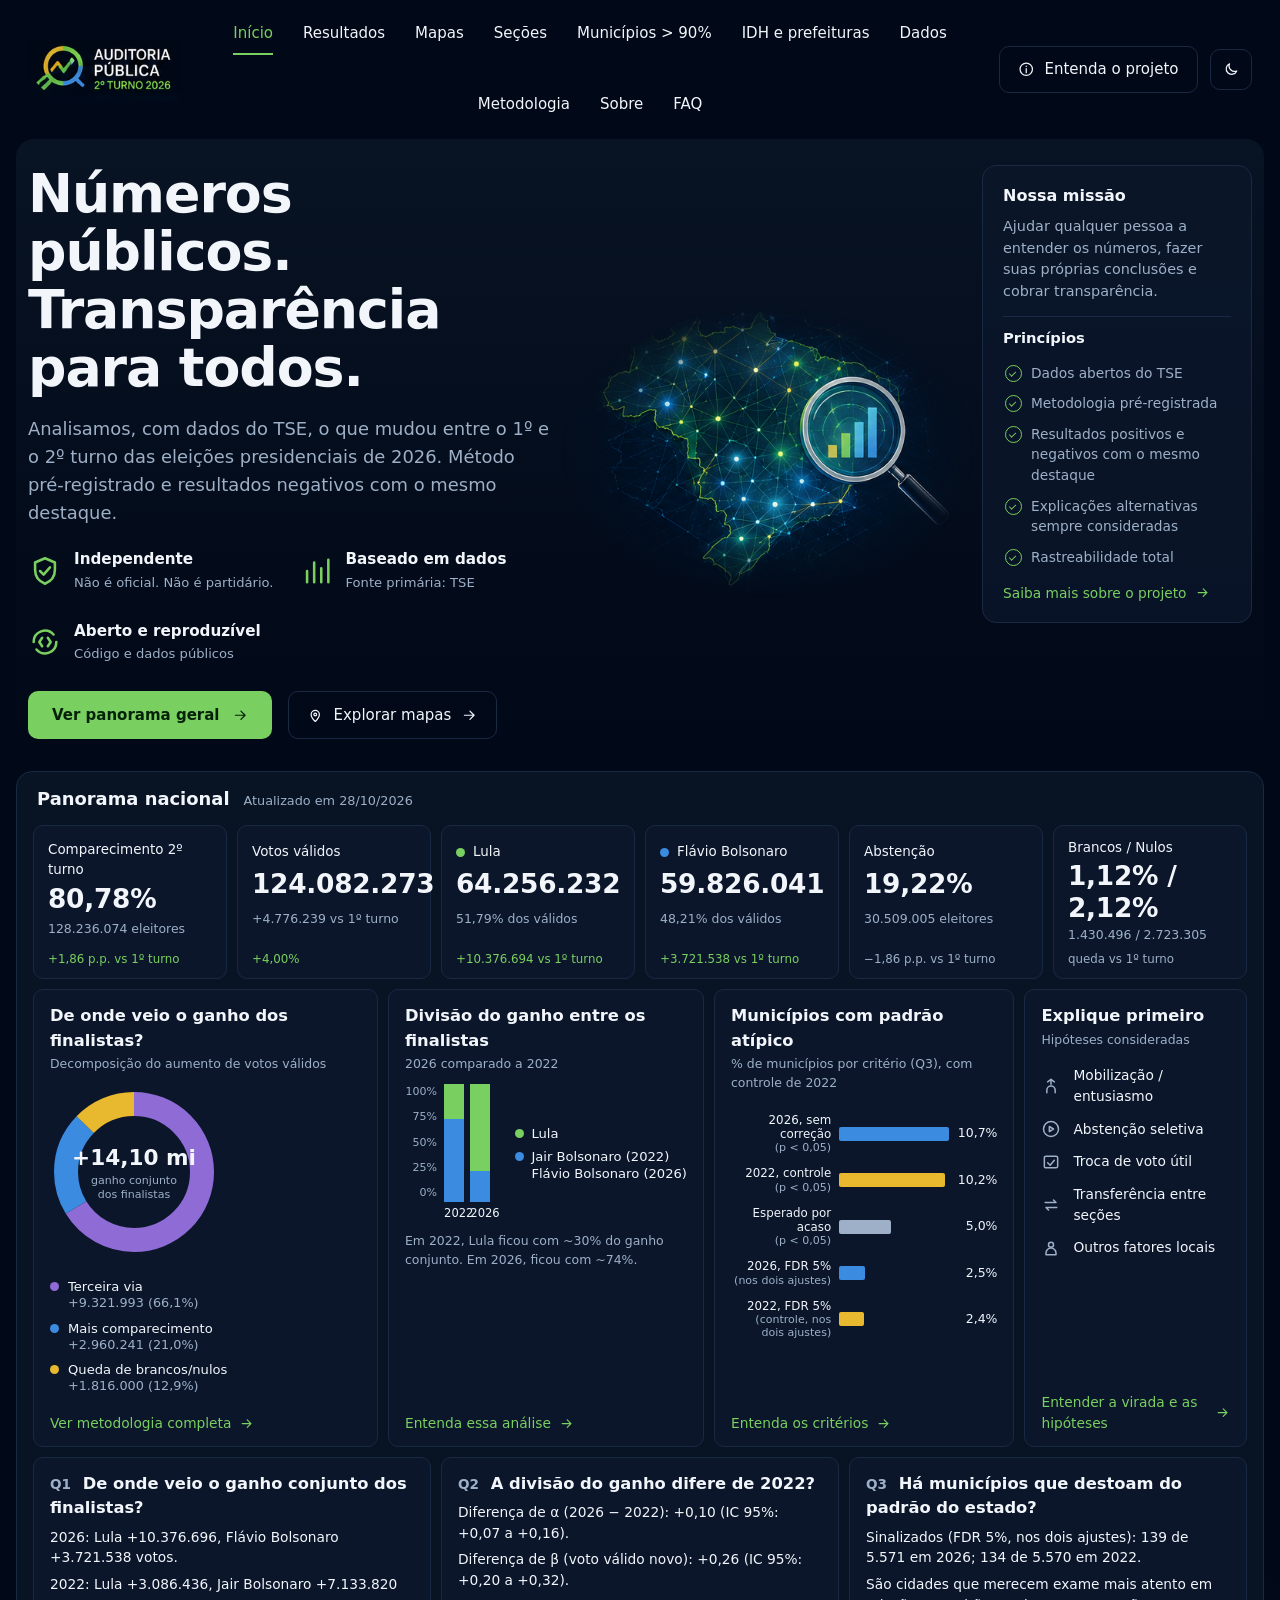
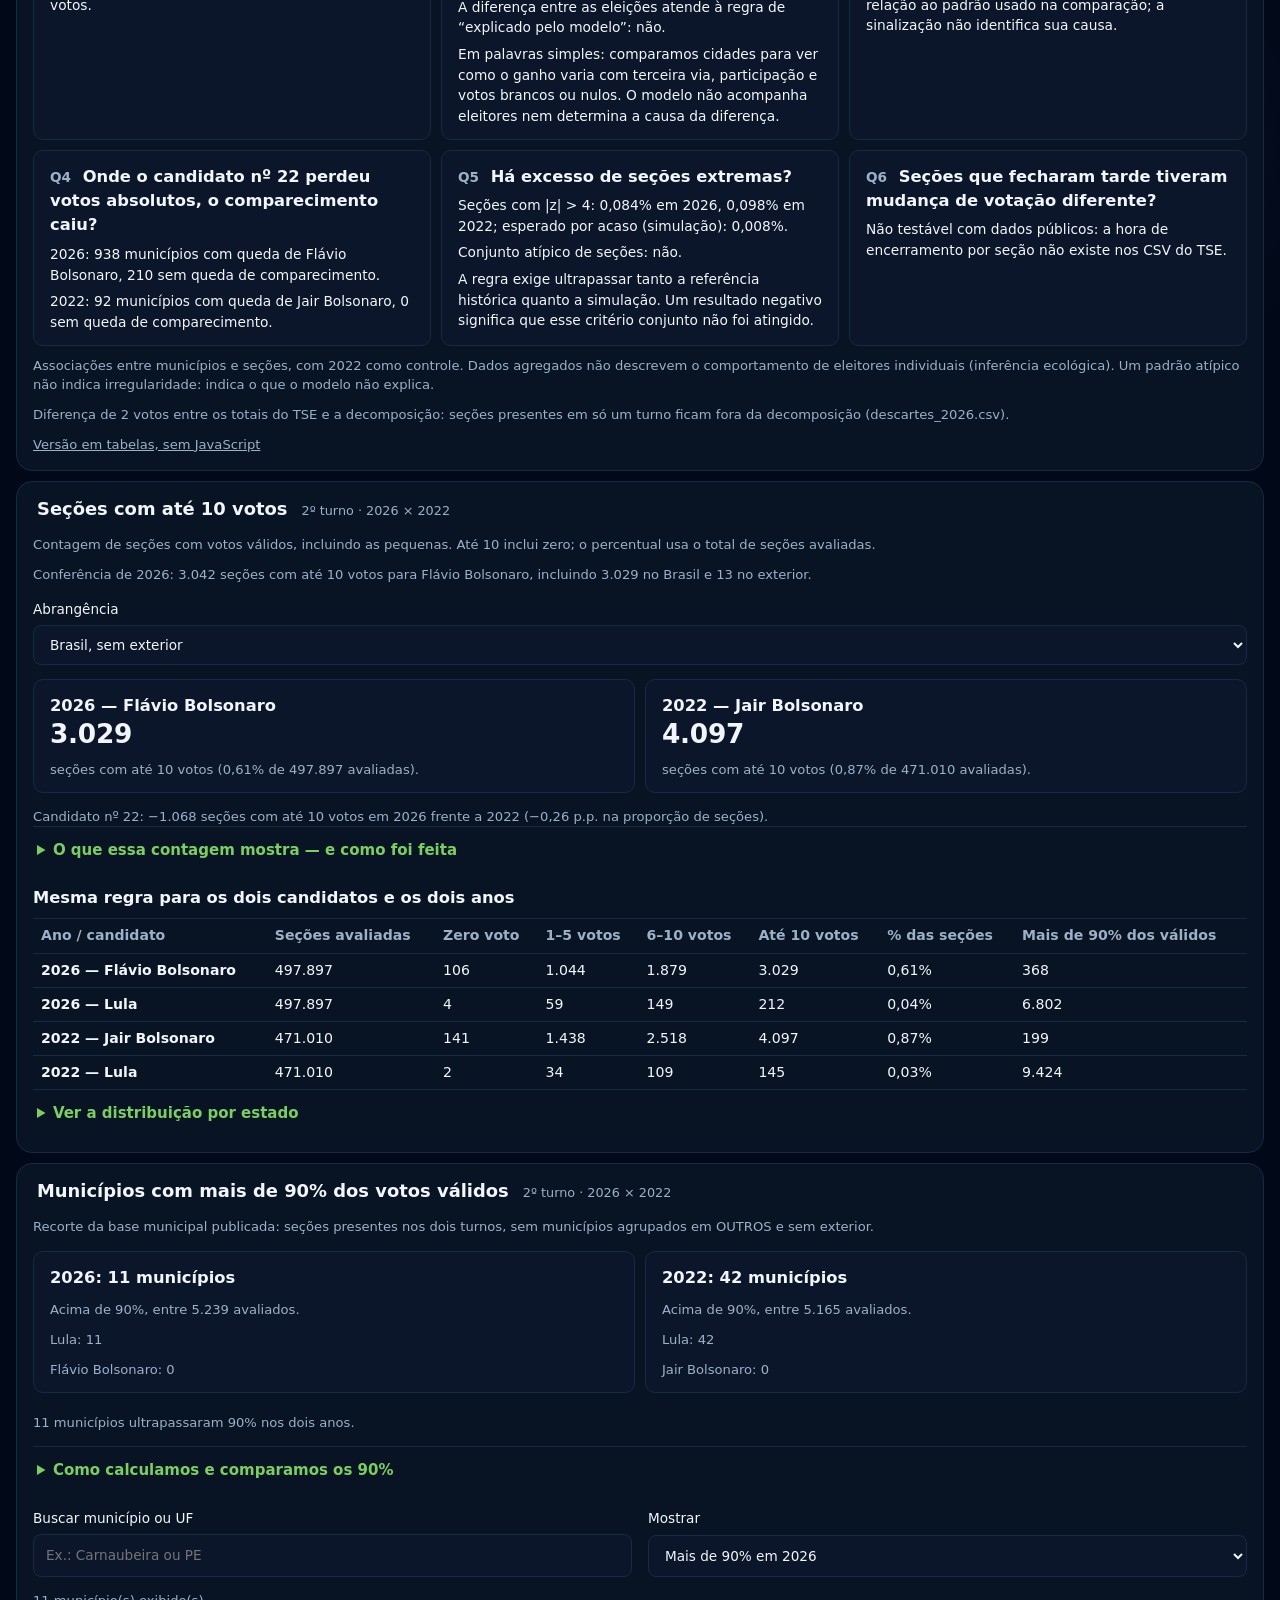
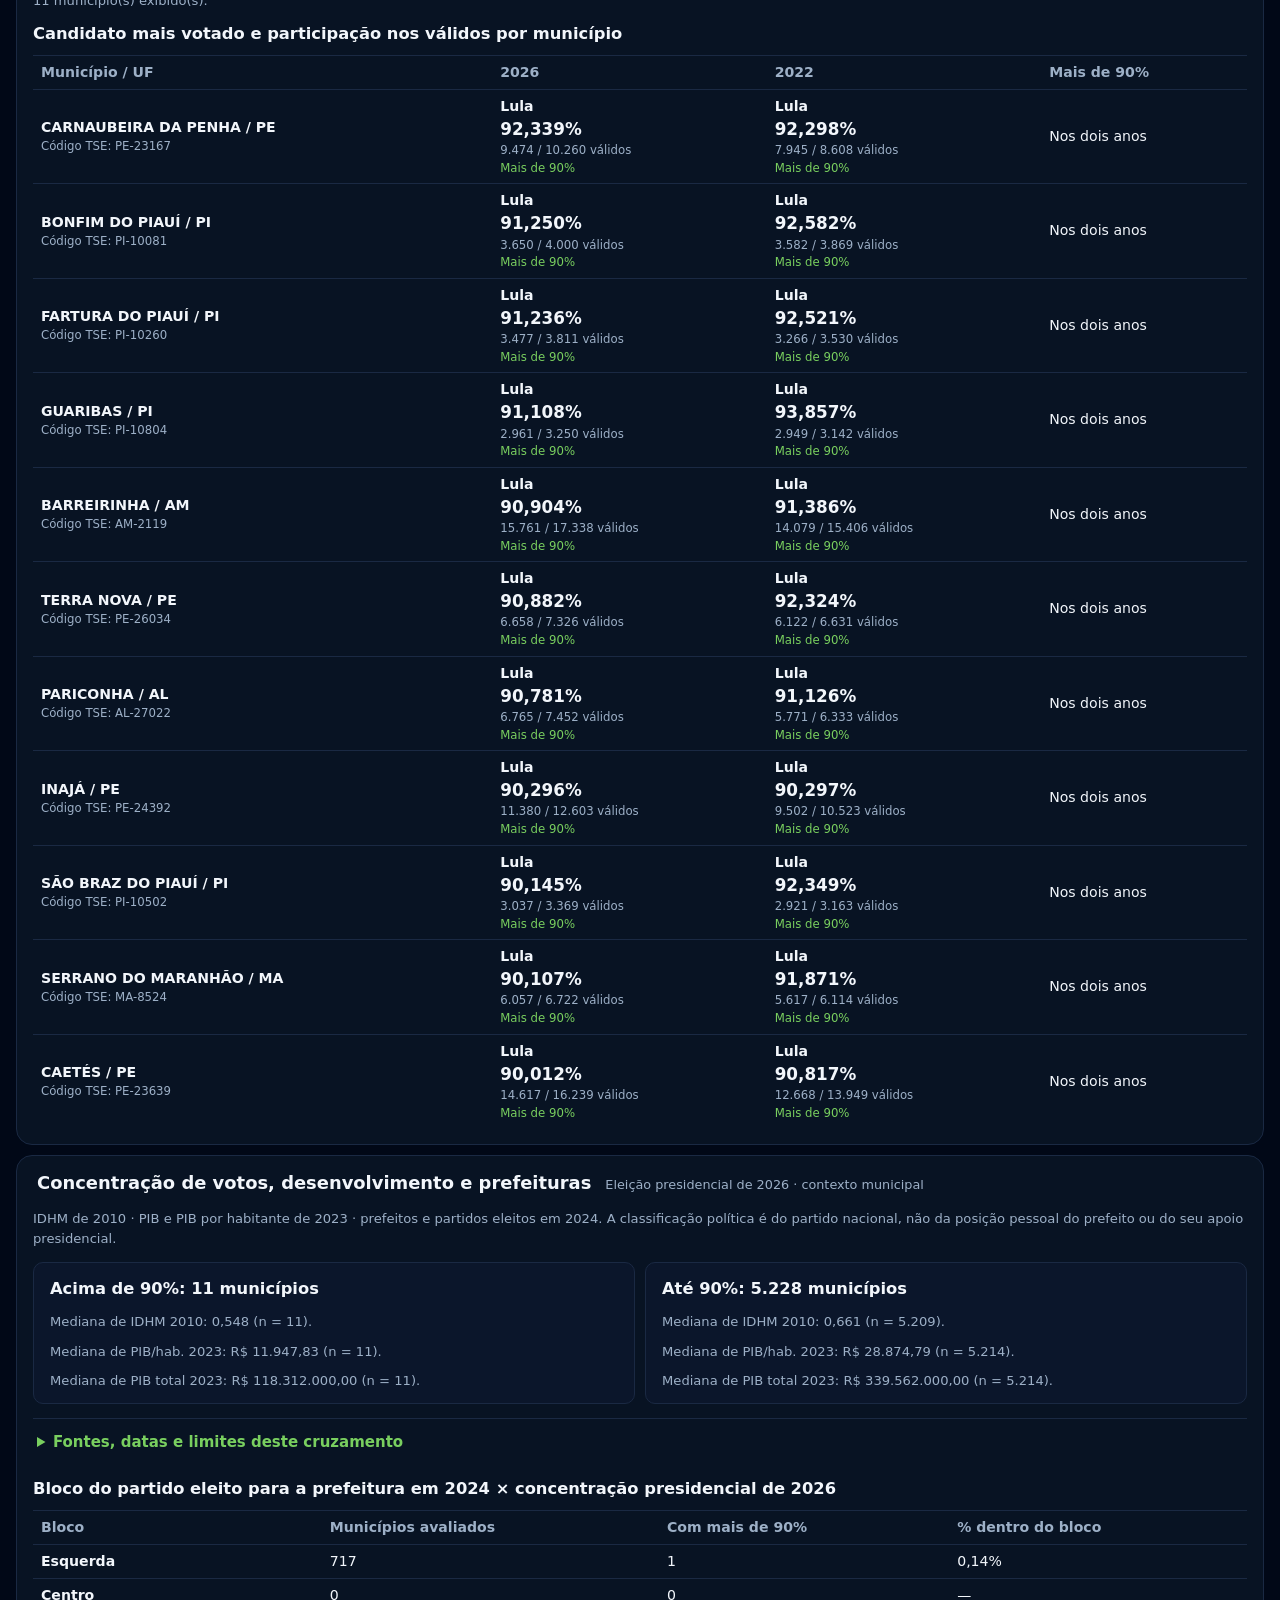
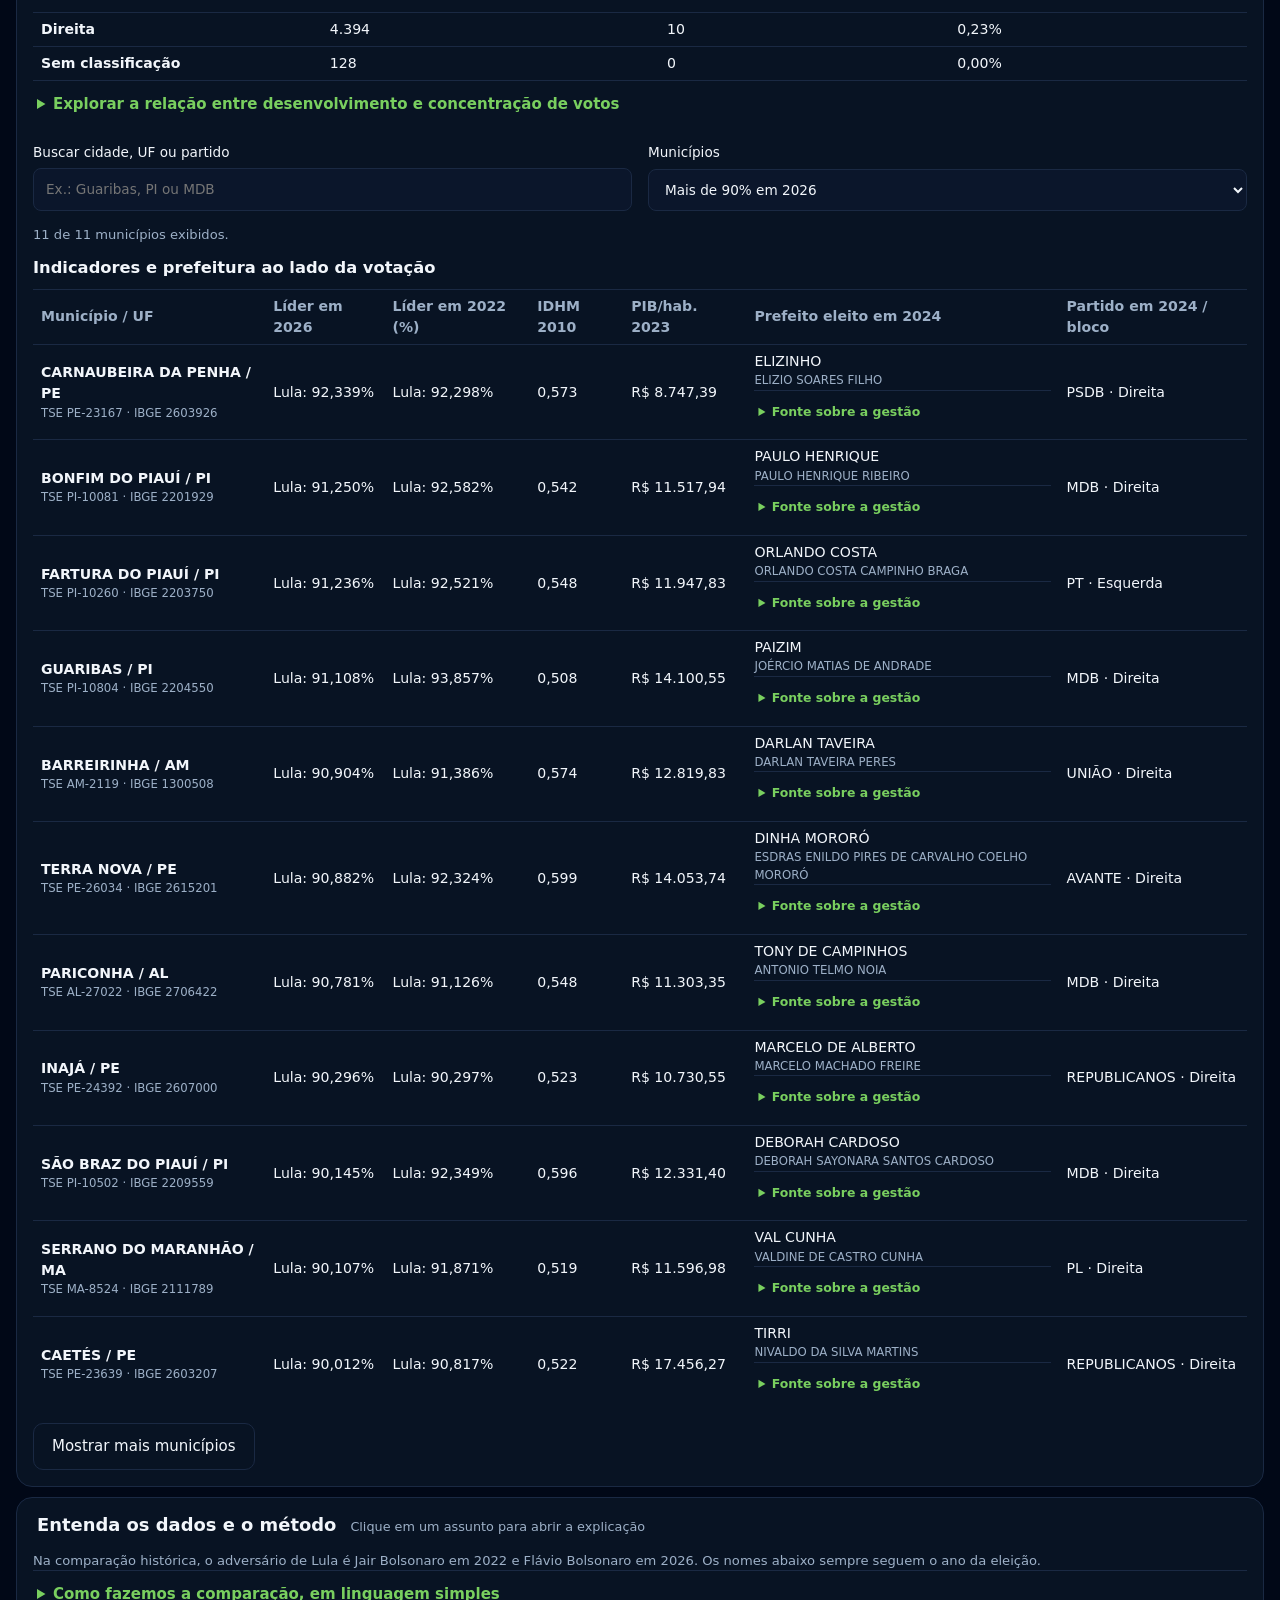
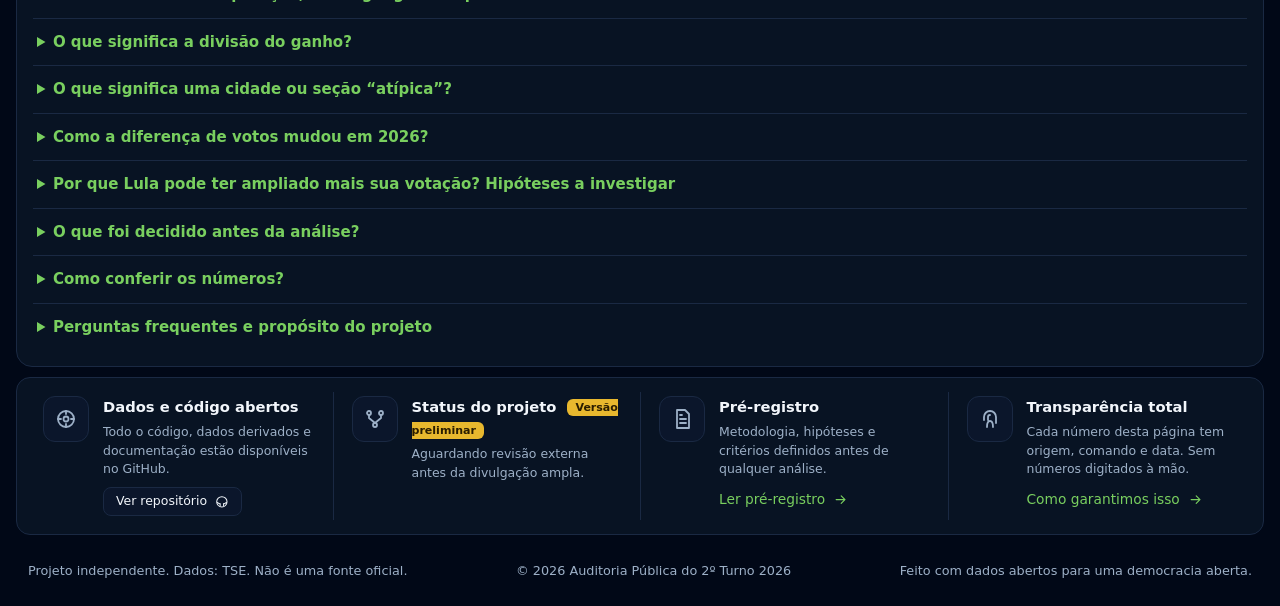
==== commit 4f607ab5: "Corrige nomes por eleição e explica método e hipóteses em linguagem simples" ====
--- a/site/index.html
+++ b/site/index.html
@@ -100,7 +100,7 @@
             <li><svg viewBox="0 0 24 24" aria-hidden="true"><path d="M5 9h13l-3-3M19 15H6l3 3"/></svg>Transferência entre seções</li>
             <li><svg viewBox="0 0 24 24" aria-hidden="true"><circle cx="12" cy="8" r="3"/><path d="M6 20v-2a6 6 0 0 1 12 0v2z"/></svg>Outros fatores locais</li>
           </ul>
-          <a class="mais" href="#hipoteses">Ver todas as hipóteses <svg viewBox="0 0 24 24" aria-hidden="true"><path d="M5 12h14M13 6l6 6-6 6"/></svg></a>
+          <a class="mais" href="#hipoteses">Entender a virada e as hipóteses <svg viewBox="0 0 24 24" aria-hidden="true"><path d="M5 12h14M13 6l6 6-6 6"/></svg></a>
         </article>
       </div>
       <div class="perguntas" id="perguntas" role="group" aria-label="Perguntas Q1 a Q6"></div>
@@ -189,35 +189,59 @@
 
     <section class="painel explicacoes" aria-labelledby="t-explicacoes">
       <div class="painel-cab"><h2 id="t-explicacoes">Entenda os dados e o método</h2><span class="muted">Clique em um assunto para abrir a explicação</span></div>
-      <details class="explicacao" id="metodologia"><summary>Metodologia da análise</summary>
-        <p>O projeto compara os dois turnos da eleição presidencial de 2026 e usa 2022 como controle histórico. A fonte são os arquivos abertos do TSE de votação por seção, detalhe por seção e detalhe por município e zona. Votos válidos seguem os arquivos por seção: votos nominais, sem brancos e nulos.</p>
-        <p>Q1 decompõe o ganho conjunto dos finalistas: votos da terceira via no primeiro turno mais a variação dos votos válidos. A variação dos válidos equivale à variação do comparecimento mais a queda de brancos e nulos. A identidade contábil não revela para quem cada eleitor mudou o voto.</p>
-        <p>Q2 compara regressões municipais ponderadas pelos válidos do primeiro turno. Os modelos incorporam terceira via, variação dos válidos, comparecimento, brancos e nulos, tamanho do município e efeito de UF. A incerteza é estimada por bootstrap municipal, com 2.000 reamostragens na rodada final.</p>
-        <p>Q3 avalia desvios municipais em relação ao modelo. Q4 compara perda de votos do candidato nº 22 com a variação do comparecimento: Jair Bolsonaro em 2022 e Flávio Bolsonaro em 2026. Q5 compara seções extremas com simulação e controle histórico. Q6 não foi testada: os CSV usados não informam a hora de encerramento da seção; recebimento do boletim no TSE não mede encerramento.</p>
-        <p>Seções presentes em apenas um turno são descartadas das comparações. Q2 a Q4 excluem municípios com menos de 200 válidos em qualquer turno; Q5 exclui seções com menos de 50 votos dos finalistas em qualquer turno. O exterior fica separado em Q1 e fora de Q2 a Q5. A lista de municípios acima de 90% é um recorte descritivo adicional da tabela municipal pública.</p>
+      <p class="nota">Na comparação histórica, o adversário de Lula é Jair Bolsonaro em 2022 e Flávio Bolsonaro em 2026. Os nomes abaixo sempre seguem o ano da eleição.</p>
+      <details class="explicacao" id="metodologia"><summary>Como fazemos a comparação, em linguagem simples</summary>
+        <p>Começamos com uma pergunta: o que mudou entre o primeiro e o segundo turno? Contamos votos, presença nas urnas e votos brancos e nulos. Depois comparamos cidades e seções de votação. Uma seção é o grupo de eleitores atendido por uma mesa de votação. Votos válidos são os dados a candidatos; brancos e nulos ficam fora dessa conta.</p>
+        <p><strong>Q1 — Fechar a conta.</strong> No segundo turno só restam dois candidatos. O aumento dos votos deles, somados, corresponde aos votos dos candidatos eliminados mais a mudança do total de votos válidos. É como conferir entradas e saídas de um caixa: a soma precisa bater, mas o saldo não conta a história de cada pessoa.</p>
+        <p><strong>Q2 — Comparar cidades.</strong> Perguntamos se Lula ganhou mais votos onde a terceira via era maior e onde mudou a participação. Consideramos também brancos e nulos, tamanho da cidade e estado. Comparar 2026 com 2022 ajuda a perceber o que se repete e o que mudou. Mesmo cidades parecidas podem ter diferenças que esses arquivos não registram.</p>
+        <p><strong>Q3 — Procurar cidades que se afastam do padrão.</strong> Calculamos quanto o ganho de Lula em cada cidade se afasta do esperado pelo modelo. <strong>Q4 — Conferir perdas e presença.</strong> Onde o candidato nº 22 perdeu votos, verificamos se menos pessoas foram votar: Jair Bolsonaro em 2022 e Flávio Bolsonaro em 2026. Isso ajuda a formular perguntas, sem provar quem deixou de votar ou mudou de candidato.</p>
+        <p><strong>Q5 — Comparar seções da mesma cidade.</strong> Procuramos mudanças muito distantes do padrão local e comparamos sua frequência com uma simulação e com 2022. <strong>Q6 — Horário de encerramento.</strong> Esta pergunta ficou sem teste: os arquivos usados não informam quando cada seção encerrou a votação. O horário de chegada do boletim ao TSE pode depender da transmissão.</p>
+        <p><strong>Detalhe técnico.</strong> Q2 usa regressões ponderadas pelos votos válidos do primeiro turno; cidades com mais votos têm mais peso. “Efeito de UF” significa considerar diferenças médias entre estados. O bootstrap repete a análise com sorteios de municípios, com reposição, para avaliar quanto a estimativa varia; a rodada final usa 2.000 repetições. Isso mede uma parte da incerteza, sem eliminar possíveis limitações do modelo.</p>
+        <p>Nas comparações entre turnos, entram as seções presentes nos dois. Q2 a Q4 exigem pelo menos 200 válidos por município em cada turno; Q5 exige pelo menos 50 votos dos finalistas por seção em cada turno. Esses mínimos evitam comparações muito instáveis em grupos pequenos. O exterior fica separado em Q1 e fora de Q2 a Q5. Os recortes de seções com até dez votos e de municípios acima de 90% têm universos próprios, explicados nas respectivas seções.</p>
       </details>
       <details class="explicacao" id="exp-divisao"><summary>O que significa a divisão do ganho?</summary>
-        <p>Calculamos o aumento líquido de votos de cada finalista entre o primeiro e o segundo turno e dividimos pelo ganho conjunto. As barras mostram a participação nesse ganho, não a participação no total de votos do segundo turno. Em 2022, os finalistas eram Lula e Jair Bolsonaro; em 2026, Lula e Flávio Bolsonaro.</p>
-        <p>Os coeficientes α e β descrevem associações entre municípios. α não é a fração de eleitores da terceira via que votou em Lula. Dados agregados não permitem seguir o voto de pessoas individuais.</p>
-      </details>
-      <details class="explicacao" id="exp-atipicos"><summary>Como interpretamos padrões atípicos?</summary>
-        <p>Q3 mostra a fração de municípios com p &lt; 0,05 e, separadamente, os sinalizados após correção de múltiplos testes por Benjamini–Hochberg (FDR de 5%). A seleção final exige que o sinal persista nos ajustes com e sem refit robusto. A correção controla a proporção esperada de falsos entre os sinalizados, sob as condições do método.</p>
-        <p>Q5 usa |z| &gt; 4, com piso de erro-padrão de 0,5 ponto percentual conforme a errata, e compara a frequência observada com simulação e com 2022. A concentração acima de 90% é outro indicador: uma votação alta, por si só, não representa um desvio estatístico do modelo.</p>
-        <p>“Não explicado pelo modelo” não significa irregularidade. Resultados negativos e explicações alternativas devem ser considerados com o mesmo destaque.</p>
-      </details>
-      <details class="explicacao" id="hipoteses"><summary>Quais explicações alternativas são consideradas?</summary>
-        <p>Mobilização de eleitores que antes não votavam; abstenção seletiva; voto útil; orientação da terceira via a um finalista; transferência ou criação de seções; clima e transporte no dia; diferenças de composição urbana, rural e etária; novos eleitores no cadastro.</p>
-        <p>Comparecimento, brancos e nulos, tamanho do município e UF entram nos modelos quando disponíveis. Mobilização, clima, transporte e decisão individual de voto não são medidos diretamente por esses arquivos; aparecem como hipóteses qualitativas, não como causas demonstradas.</p>
-      </details>
-      <details class="explicacao" id="pre-registro"><summary>Pré-registro e alterações do método</summary>
-        <p>As perguntas Q1 a Q6, filtros e limiares foram documentados antes da análise municipal de 2026. O pré-registro foi congelado na tag prereg-v1; os agregados nacionais e os dados usados para validar a leitura já eram conhecidos, conforme a declaração de acesso.</p>
-        <p>As erratas registram o piso de 0,5 ponto percentual no erro-padrão de Q5, o acesso ao segundo turno após o congelamento e a migração de pandas para polars. A comparação municipal acima de 90% foi adicionada depois, a pedido do usuário, como análise descritiva exploratória; não integra as hipóteses originalmente pré-registradas.</p>
-        <p>Um efeito é considerado explicado pelas covariáveis quando a diferença entre anos cai abaixo da metade ou seu intervalo de confiança de 95% inclui zero, conforme a comparação entre os modelos. Coeficientes sem variação suficiente são marcados como não avaliáveis.</p>
-      </details>
-      <details class="explicacao" id="rastreabilidade"><summary>Como os números podem ser conferidos?</summary>
-        <p>Os arquivos de origem têm hashes SHA-256 registrados. O pipeline confere votação e detalhe por seção, depois as somas contra o detalhe por município e zona. A checagem de município e zona cobre totais de participação e votos válidos, mas não é uma segunda verificação dos votos por candidato.</p>
-        <p>O painel é gerado das tabelas derivadas, sem números digitados à mão. Cada rodada registra entradas, saídas, comando, versão do código e bibliotecas. Os nomes das cidades vêm do cadastro municipal dos arquivos do TSE, associados pelo ano, UF e código.</p>
-        <p>No primeiro turno de 2026, os arquivos de seção e a totalização diferem em 5.246 votos nulos técnicos. A análise segue a definição reproduzível dos arquivos por seção; a regra é conferida pelo pipeline. Seções presentes em apenas um turno podem explicar diferenças entre totais nacionais e decomposições pareadas.</p>
+        <p>“Ganho” é a diferença entre o total de votos do candidato no segundo e no primeiro turno. As barras dividem o ganho somado dos dois finalistas entre eles. Elas mostram quem ficou com a maior parte do aumento líquido, sem identificar a origem dos votos.</p>
+        <p>Em 2022, comparamos Lula e Jair Bolsonaro. Em 2026, comparamos Lula e Flávio Bolsonaro. A parcela do ganho não é o percentual de votos da eleição nem o percentual de eleitores da terceira via que escolheu cada finalista. Quem já estava na frente pode vencer mesmo ganhando menos votos adicionais.</p>
+        <p><strong>O que são α e β?</strong> São resumos da comparação entre cidades. α descreve a associação do ganho de Lula com o tamanho da terceira via; β, com a mudança dos votos válidos. Eles não medem diretamente a migração de eleitores. A mesma cidade pode ter pessoas que passaram a votar e outras que deixaram de votar, mesmo com comparecimento quase igual.</p>
+      </details>
+      <details class="explicacao" id="exp-atipicos"><summary>O que significa uma cidade ou seção “atípica”?</summary>
+        <p>“Atípico” quer dizer distante do padrão definido para a comparação. É um sinal para investigar melhor. Pode refletir uma característica local que o modelo não conhece, uma mudança real de preferência ou uma limitação dos dados.</p>
+        <p>Ao examinar milhares de cidades, algumas podem chamar atenção apenas por acaso. Por isso mostramos uma seleção inicial e outra com uma correção para a grande quantidade de comparações. Repetimos ainda o ajuste retirando os casos mais extremos: a seleção final exige que a cidade continue sinalizada nos dois ajustes.</p>
+        <p><strong>Detalhe técnico de Q3.</strong> A seleção inicial usa p &lt; 0,05. O valor p mede a incompatibilidade com o modelo de referência, sob suas hipóteses; não é a probabilidade de irregularidade. A correção de Benjamini–Hochberg, com FDR de 5%, busca limitar a proporção esperada de falsos sinais entre os selecionados, sob as condições do método. Ela não garante que cada cidade sinalizada tenha um problema.</p>
+        <p><strong>Detalhe técnico de Q5.</strong> |z| &gt; 4 indica uma mudança muito distante da referência local na escala do modelo. Usamos um piso de 0,5 ponto percentual no erro-padrão para evitar que diferenças pequenas pareçam enormes só porque o erro estimado ficou muito baixo. O critério conjunto exige frequência acima tanto da simulação quanto da referência histórica definida. Uma votação acima de 90% é uma descrição diferente: uma cidade pode votar muito em um candidato sem destoar do próprio padrão.</p>
+        <p>“Não explicado pelo modelo” significa que as variáveis e a regra usadas não bastaram para dar esse resultado como explicado. Isso mantém a pergunta aberta; não determina a causa nem demonstra irregularidade.</p>
+      </details>
+      <details class="explicacao" id="exp-virada"><summary>Como a diferença de votos mudou em 2026?</summary>
+        <div id="leitura-virada"></div>
+        <p class="nota">Esta leitura usa os totais nacionais completos, incluindo o exterior. Q1 e as barras usam apenas seções presentes nos dois turnos; pequenas diferenças entre os quadros são explicadas na nota do painel.</p>
+        <noscript><p>Os valores e a leitura da mudança da vantagem estão nas <a href="data/tabelas.html">tabelas sem JavaScript</a>.</p></noscript>
+      </details>
+      <details class="explicacao" id="hipoteses"><summary>Por que Lula pode ter ampliado mais sua votação? Hipóteses a investigar</summary>
+        <p>Comece pela <a href="#exp-virada">conta da mudança da vantagem em 2026</a>, calculada a partir dos totais do projeto.</p>
+        <p>O maior ganho líquido de Lula em 2026 é o ponto de partida. A hipótese de que ele atraiu mais votos da terceira via merece investigação, mas o painel não mede essa transferência diretamente. A terceira via reúne eleitores de candidatos diferentes, com preferências distintas. As possibilidades abaixo podem atuar juntas e também poderiam favorecer o outro finalista. São perguntas exploratórias, formuladas depois de conhecer os resultados, sem teste causal neste painel.</p>
+        <ul>
+          <li><strong>Preferência entre as duas opções restantes.</strong> Parte de quem escolheu outros candidatos pode ter visto Lula como a opção mais próxima de suas propostas, ou ter maior rejeição a Flávio Bolsonaro. Para verificar: pesquisas com os mesmos entrevistados nos dois turnos, registrando voto anterior, preferência e rejeição.</li>
+          <li><strong>Apoios e campanha entre turnos.</strong> Declarações de candidatos eliminados, alianças, debates e propostas podem ter persuadido parte dos eleitores. Para verificar: datas e conteúdo dos apoios, exposição à campanha e pesquisas de mudança de preferência. Um apoio declarado não garante que os eleitores o seguiram.</li>
+          <li><strong>Retorno de quem faltou no primeiro turno.</strong> Uma mobilização maior entre simpatizantes de Lula poderia aumentar seu saldo sem depender de eleitores da terceira via. Para verificar: comparecimento e pesquisas que distingam quem se absteve no primeiro turno de quem já votava. O total de comparecimento sozinho não identifica esse grupo.</li>
+          <li><strong>Menos votos brancos e nulos.</strong> Pessoas que antes não escolheram candidato podem ter decidido por um finalista. Se Lula conquistou mais delas, seu ganho aumentaria. Para verificar: pesquisas de trajetória do voto, além das contagens de brancos e nulos. A queda do total não revela quem recebeu esses votos.</li>
+          <li><strong>Abstenção diferente entre os grupos.</strong> Eleitores da terceira via mais próximos de um finalista podem ter comparecido mais do que os próximos do outro. Para verificar: pesquisas sobre participação nos dois turnos e motivos para faltar. Mesmo um aumento nacional de comparecimento pode esconder entradas e saídas simultâneas.</li>
+          <li><strong>Troca direta entre os finalistas.</strong> Parte de quem votou em Flávio Bolsonaro pode ter escolhido Lula no segundo turno, e o caminho inverso também é possível. Para verificar: pesquisas que acompanhem as mesmas pessoas. Os ganhos líquidos não distinguem essas trocas das demais origens.</li>
+          <li><strong>Diferenças locais e acesso à votação.</strong> Onde moravam os eleitores dos candidatos eliminados, suas preferências e as condições para chegar às urnas podem ter influenciado o saldo. Para verificar: dados locais de transporte, clima, participação e perfil populacional, combinados com pesquisas. Mudar ou criar seções também pode afetar a comparação entre grupos, sem representar mudança de preferência.</li>
+        </ul>
+        <p>Os modelos já consideram comparecimento, brancos e nulos, tamanho do município e estado. Motivação, persuasão e decisão individual não são medidas diretamente. Para decidir entre essas hipóteses, seriam necessárias informações adicionais e um desenho de pesquisa que avalie explicações concorrentes.</p>
+        <p>Por que esse cuidado? Saber que uma cidade tinha muitos votos da terceira via e depois deu mais votos a Lula não prova que foram as mesmas pessoas. Esse limite é discutido na literatura de <a href="https://gking.harvard.edu/publication/ei-a-program-for-ecological-inference-jss/">inferência de comportamento individual a partir de dados agregados</a>.</p>
+      </details>
+      <details class="explicacao" id="pre-registro"><summary>O que foi decidido antes da análise?</summary>
+        <p>Pré-registro é escrever as perguntas e as regras antes de calcular os resultados que serão examinados. Isso ajuda a evitar a escolha de um critério só porque ele produz uma conclusão interessante. Aqui, Q1 a Q6 foram documentadas antes da análise municipal de 2026. Os totais nacionais e os dados usados para conferir a leitura dos arquivos já eram conhecidos, como informa a declaração de acesso.</p>
+        <p>O documento original foi congelado na tag prereg-v1. Nele, as referências gerais ao candidato nº 22 devem ser lidas como Jair Bolsonaro em 2022 e Flávio Bolsonaro em 2026. A redação original é preservada para permitir auditoria; as correções de apresentação ficam nas erratas. O resultado oficial de 2022 identifica <a href="https://www.tse.jus.br/comunicacao/noticias/2022/Dezembro/tse-proclama-eleitos-presidente-e-vice-presidente-da-republica-luiz-inacio-lula-da-silva-e-geraldo-alckmin">Lula e Jair Bolsonaro</a>.</p>
+        <p>As erratas registram ajustes e acréscimos posteriores. A concentração acima de 90%, a distribuição de votos por seção, o contexto municipal e a discussão ampliada de hipóteses são complementos exploratórios: não foram testes definidos no pré-registro original.</p>
+        <p><strong>Como usamos a palavra “explicado”?</strong> É uma regra de comparação: a diferença entre eleições precisa cair abaixo da metade quando incluímos mais informações, ou o intervalo de incerteza de 95% precisa incluir zero. A regra vale para cada coeficiente avaliável; o resultado geral exige todos eles. Incluir zero significa que a estimativa ainda é compatível com ausência de diferença, sob as hipóteses do método. Isso não prova ausência de efeito nem identifica sua causa. Quando os dados variam pouco para separar um efeito, registramos “não avaliável”.</p>
+      </details>
+      <details class="explicacao" id="rastreabilidade"><summary>Como conferir os números?</summary>
+        <p>Cada arquivo recebe uma impressão digital, chamada hash SHA-256. Se o conteúdo mudar, esse código também muda. Isso ajuda a conferir que usamos o arquivo registrado; não garante, por si só, que a informação de origem esteja correta.</p>
+        <p>O programa confere se as contas de votos e participação fecham em cada seção e depois nas somas por município e zona. A segunda conferência cobre participação e votos válidos, sem conferir novamente o total de cada candidato em uma fonte independente.</p>
+        <p>Os números são gerados das tabelas, e cada rodada registra arquivos usados, comando e versões do código e das bibliotecas. Nomes de cidades são associados por ano, estado e código municipal. Em 2022, os votos do candidato nº 22 são de Jair Bolsonaro; em 2026, de Flávio Bolsonaro. A chave antiga chamada “flavio” nos arquivos é apenas um identificador interno e não nomeia o candidato histórico.</p>
+        <p>No primeiro turno de 2026, a definição de votos válidos nos arquivos por seção difere da totalização em 5.246 votos classificados como nulos técnicos. Seguimos a definição reproduzível desses arquivos e documentamos a diferença. Seções presentes em só um turno ficam fora das comparações pareadas, o que também pode gerar pequenas diferenças em relação aos totais nacionais completos.</p>
       </details>
       <details class="explicacao" id="faq"><summary>Perguntas frequentes e propósito do projeto</summary>
         <p><strong>É uma fonte oficial?</strong> Não. É uma análise independente de dados públicos do TSE, em versão preliminar e aguardando revisão externa.</p>
